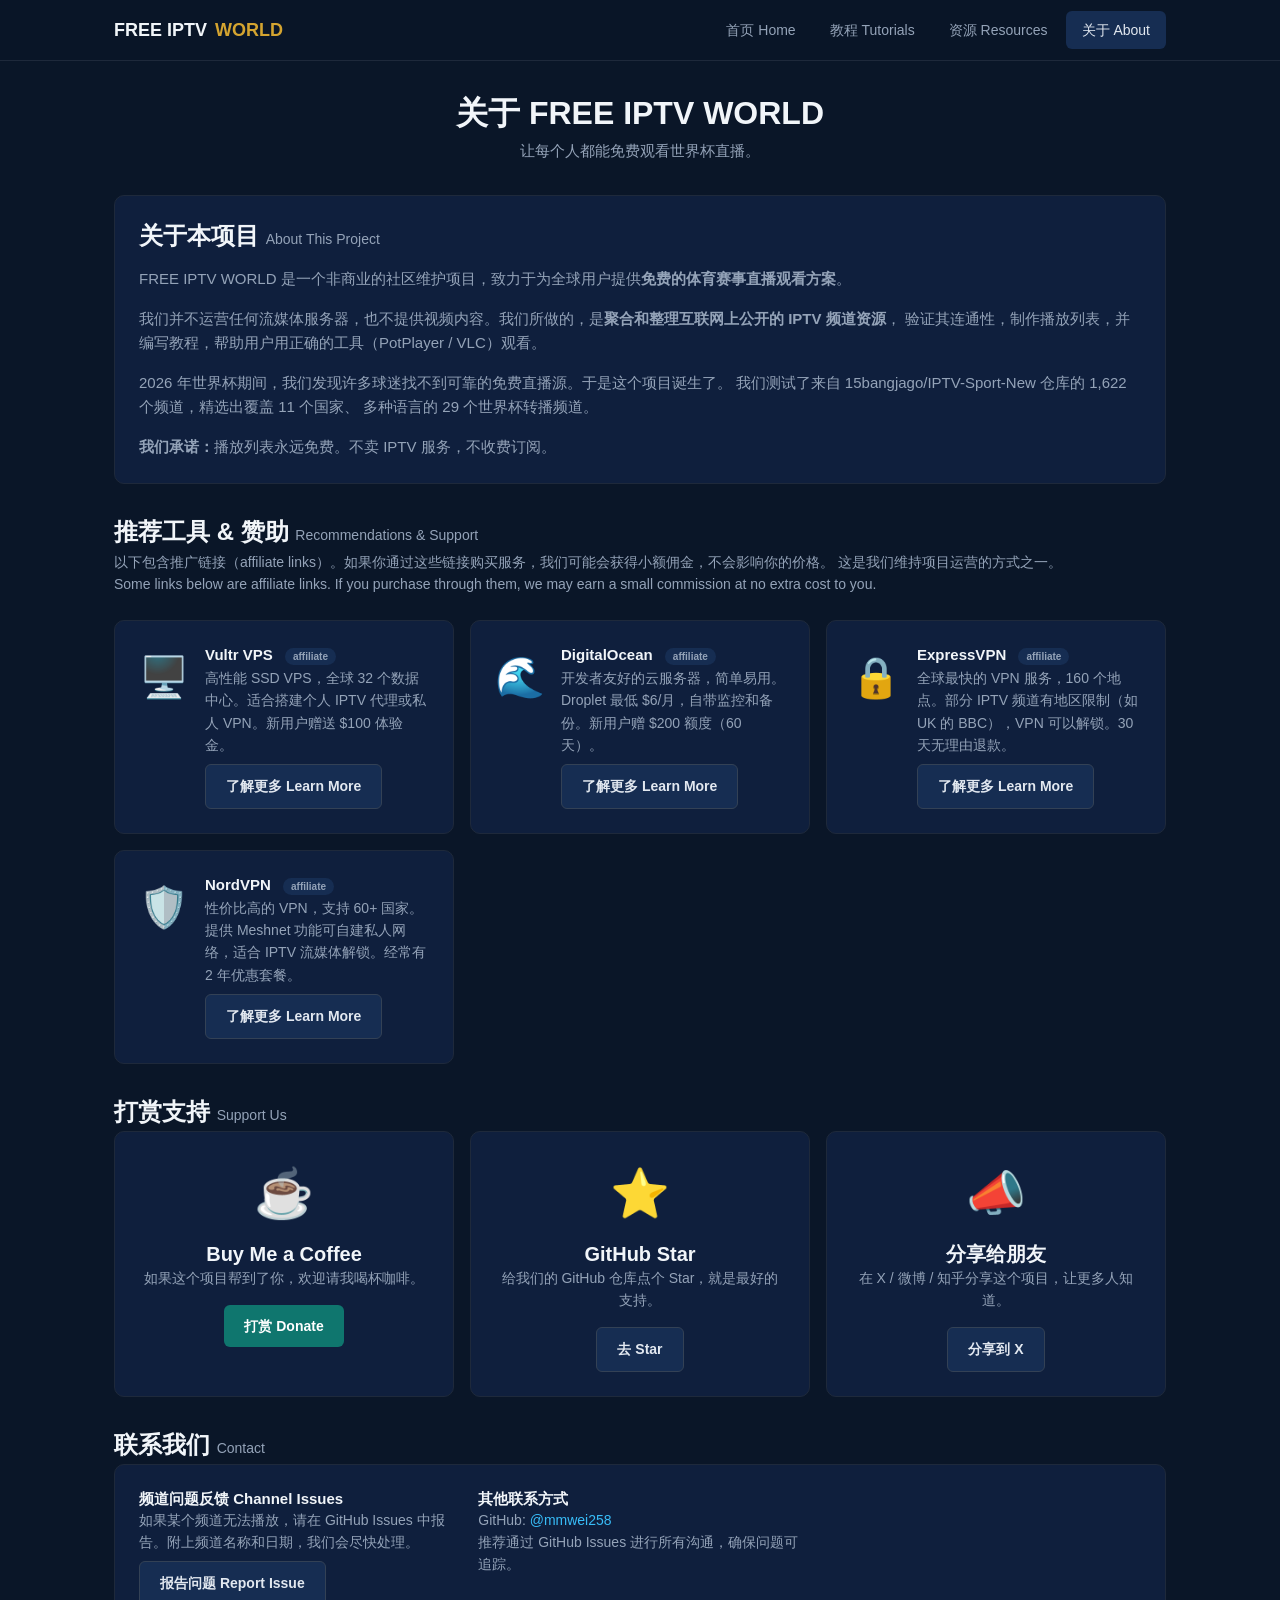
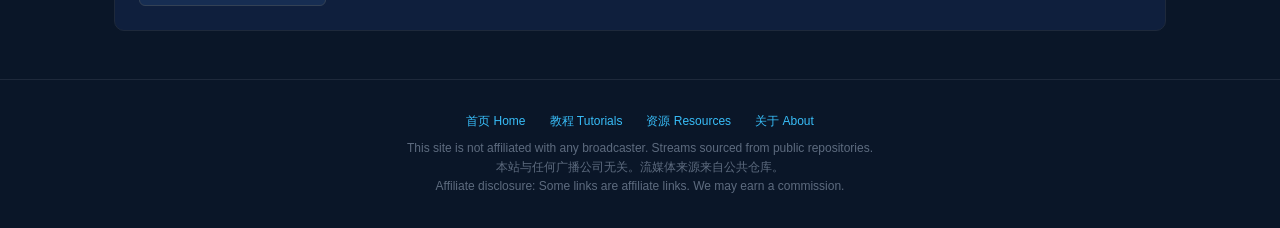
==== about.html @ ffceac33 "Fix encoding: restore files from original commit" ====
<!DOCTYPE html>
<html lang="zh-CN">
<head>
<meta charset="UTF-8">
<meta name="viewport" content="width=device-width, initial-scale=1.0">
<title>关于我们 — About FREE IPTV WORLD</title>
<meta name="description" content="关于 FREE IPTV WORLD 项目——2026世界杯免费IPTV直播导航站。关于本项目、推荐VPS/VPN工具、赞助方式。About the project, recommended tools, affiliate links.">
<meta name="keywords" content="免费IPTV,关于,世界杯直播,VPS推荐,VPN推荐,赞助">
<link rel="canonical" href="https://mmwei258.github.io/about.html">
<link rel="alternate" hreflang="en" href="https://mmwei258.github.io/about.html">
<link rel="alternate" hreflang="zh-CN" href="https://mmwei258.github.io/about.html">
<meta property="og:title" content="关于我们 — About FREE IPTV WORLD">
<meta property="og:description" content="关于本项目、推荐VPS/VPN工具、赞助方式。About the project, recommended tools, affiliate links.">
<meta property="og:url" content="https://mmwei258.github.io/about.html">
<meta property="og:type" content="website">
<link rel="stylesheet" href="css/style.css">
</head>
<body>

<header class="site-header">
  <div class="header-inner">
    <a href="index.html" class="site-logo">FREE IPTV <span>WORLD</span></a>
    <input type="checkbox" id="nav-toggle" class="nav-toggle">
    <label for="nav-toggle" class="nav-toggle-label">&#9776;</label>
    <nav class="nav-menu">
      <a href="index.html">首页 Home</a>
      <a href="tutorials.html">教程 Tutorials</a>
      <a href="resources.html">资源 Resources</a>
      <a href="about.html" class="active">关于 About</a>
    </nav>
  </div>
</header>

<main class="container">

  <div class="page-header">
    <h1>关于 FREE IPTV WORLD</h1>
    <p>让每个人都能免费观看世界杯直播。</p>
  </div>

  <!-- ====== About ====== -->
  <section class="card-grid">
    <div class="card" style="grid-column:1/-1">
      <h2 style="margin-bottom:var(--space-md)">关于本项目 <span class="lang-en">About This Project</span></h2>
      <p class="text-muted" style="margin-bottom:var(--space-md)">
        FREE IPTV WORLD 是一个非商业的社区维护项目，致力于为全球用户提供<strong>免费的体育赛事直播观看方案</strong>。
      </p>
      <p class="text-muted" style="margin-bottom:var(--space-md)">
        我们并不运营任何流媒体服务器，也不提供视频内容。我们所做的，是<strong>聚合和整理互联网上公开的 IPTV 频道资源</strong>，
        验证其连通性，制作播放列表，并编写教程，帮助用户用正确的工具（PotPlayer / VLC）观看。
      </p>
      <p class="text-muted" style="margin-bottom:var(--space-md)">
        2026 年世界杯期间，我们发现许多球迷找不到可靠的免费直播源。于是这个项目诞生了。
        我们测试了来自 15bangjago/IPTV-Sport-New 仓库的 1,622 个频道，精选出覆盖 11 个国家、
        多种语言的 29 个世界杯转播频道。
      </p>
      <p class="text-muted">
        <strong>我们承诺：</strong>播放列表永远免费。不卖 IPTV 服务，不收费订阅。
      </p>
    </div>
  </section>

  <!-- ====== Supported By ====== -->
  <section class="mt-xl">
    <h2 class="section-title">推荐工具 &amp; 赞助 <span class="lang-en">Recommendations &amp; Support</span></h2>
    <p class="section-subtitle">
      以下包含推广链接（affiliate links）。如果你通过这些链接购买服务，我们可能会获得小额佣金，不会影响你的价格。
      这是我们维持项目运营的方式之一。
      <br><span class="lang-en">Some links below are affiliate links. If you purchase through them, we may earn a small commission at no extra cost to you.</span>
    </p>

    <div class="card-grid">
      <!-- Vultr -->
      <div class="affiliate-card">
        <div class="aff-logo">🖥️</div>
        <div class="aff-body">
          <h4>Vultr VPS <span class="aff-badge">affiliate</span></h4>
          <p>高性能 SSD VPS，全球 32 个数据中心。适合搭建个人 IPTV 代理或私人 VPN。新用户赠送 $100 体验金。</p>
          <a href="https://www.vultr.com/?ref=mmwei258" class="btn btn-secondary">了解更多 Learn More</a>
        </div>
      </div>

      <!-- DigitalOcean -->
      <div class="affiliate-card">
        <div class="aff-logo">🌊</div>
        <div class="aff-body">
          <h4>DigitalOcean <span class="aff-badge">affiliate</span></h4>
          <p>开发者友好的云服务器，简单易用。Droplet 最低 $6/月，自带监控和备份。新用户赠 $200 额度（60 天）。</p>
          <a href="https://www.digitalocean.com/?refcode=mmwei258" class="btn btn-secondary">了解更多 Learn More</a>
        </div>
      </div>

      <!-- ExpressVPN -->
      <div class="affiliate-card">
        <div class="aff-logo">🔒</div>
        <div class="aff-body">
          <h4>ExpressVPN <span class="aff-badge">affiliate</span></h4>
          <p>全球最快的 VPN 服务，160 个地点。部分 IPTV 频道有地区限制（如 UK 的 BBC），VPN 可以解锁。30 天无理由退款。</p>
          <a href="https://www.expressvpn.com/" class="btn btn-secondary">了解更多 Learn More</a>
        </div>
      </div>

      <!-- NordVPN -->
      <div class="affiliate-card">
        <div class="aff-logo">🛡️</div>
        <div class="aff-body">
          <h4>NordVPN <span class="aff-badge">affiliate</span></h4>
          <p>性价比高的 VPN，支持 60+ 国家。提供 Meshnet 功能可自建私人网络，适合 IPTV 流媒体解锁。经常有 2 年优惠套餐。</p>
          <a href="https://nordvpn.com/" class="btn btn-secondary">了解更多 Learn More</a>
        </div>
      </div>
    </div>
  </section>

  <!-- ====== Donate ====== -->
  <section class="mt-xl">
    <h2 class="section-title">打赏支持 <span class="lang-en">Support Us</span></h2>
    <div class="card-grid">
      <div class="card" style="text-align:center">
        <div style="font-size:3rem;margin-bottom:var(--space-sm)">☕</div>
        <h3>Buy Me a Coffee</h3>
        <p class="text-muted text-sm" style="margin-bottom:var(--space-md)">如果这个项目帮到了你，欢迎请我喝杯咖啡。</p>
        <a href="https://www.buymeacoffee.com/" class="btn btn-accent">打赏 Donate</a>
      </div>
      <div class="card" style="text-align:center">
        <div style="font-size:3rem;margin-bottom:var(--space-sm)">⭐</div>
        <h3>GitHub Star</h3>
        <p class="text-muted text-sm" style="margin-bottom:var(--space-md)">给我们的 GitHub 仓库点个 Star，就是最好的支持。</p>
        <a href="https://github.com/mmwei258/mmwei258.github.io" class="btn btn-secondary">去 Star</a>
      </div>
      <div class="card" style="text-align:center">
        <div style="font-size:3rem;margin-bottom:var(--space-sm)">📣</div>
        <h3>分享给朋友</h3>
        <p class="text-muted text-sm" style="margin-bottom:var(--space-md)">在 X / 微博 / 知乎分享这个项目，让更多人知道。</p>
        <a href="https://twitter.com/intent/tweet?text=2026%E4%B8%96%E7%95%8C%E6%9D%AF%E5%85%8D%E8%B4%B9%E7%9B%B4%E6%92%AD%E6%8C%87%E5%8D%97%20https%3A%2F%2Fmmwei258.github.io" class="btn btn-secondary">分享到 X</a>
      </div>
    </div>
  </section>

  <!-- ====== Contact ====== -->
  <section class="mt-xl">
    <h2 class="section-title">联系我们 <span class="lang-en">Contact</span></h2>
    <div class="card">
      <div class="card-grid" style="margin-top:0">
        <div>
          <h4>频道问题反馈 Channel Issues</h4>
          <p class="text-muted text-sm">如果某个频道无法播放，请在 GitHub Issues 中报告。附上频道名称和日期，我们会尽快处理。</p>
          <a href="https://github.com/mmwei258/mmwei258.github.io/issues" class="btn btn-secondary" style="margin-top:var(--space-sm)">报告问题 Report Issue</a>
        </div>
        <div>
          <h4>其他联系方式</h4>
          <p class="text-muted text-sm">
            GitHub: <a href="https://github.com/mmwei258">@mmwei258</a><br>
            推荐通过 GitHub Issues 进行所有沟通，确保问题可追踪。
          </p>
        </div>
      </div>
    </div>
  </section>

</main>

<footer class="site-footer">
  <div class="footer-links">
    <a href="index.html">首页 Home</a>
    <a href="tutorials.html">教程 Tutorials</a>
    <a href="resources.html">资源 Resources</a>
    <a href="about.html">关于 About</a>
  </div>
  <p class="footer-disclaimer">
    This site is not affiliated with any broadcaster. Streams sourced from public repositories.<br>
    本站与任何广播公司无关。流媒体来源来自公共仓库。<br>
    Affiliate disclosure: Some links are affiliate links. We may earn a commission.
  </p>
</footer>

<script src="js/main.js"></script>
</body>
</html>
---- css/style.css ----
/* ===== CSS Custom Properties ===== */
:root {
  --bg-deep: #0a1628;
  --bg-card: #0f1f3d;
  --bg-elevated: #162d52;
  --bg-input: #0f172a;

  --border-subtle: #1e293b;
  --border-default: #334155;
  --border-active: #0f766e;

  --text-primary: #e2e8f0;
  --text-secondary: #94a3b8;
  --text-heading: #f1f5f9;
  --text-accent: #facc15;
  --text-link: #38bdf8;

  --accent-gold: #d4a430;
  --accent-green: #16a34a;
  --accent-red: #ef4444;
  --accent-blue: #3b82f6;
  --accent-teal: #0f766e;
  --accent-purple: #8b5cf6;

  --status-tested: #16a34a;
  --status-hd: #3b82f6;
  --status-fhd: #6366f1;
  --status-hevc: #8b5cf6;
  --status-arabic: #d97706;

  --space-xs: 0.25rem;
  --space-sm: 0.5rem;
  --space-md: 1rem;
  --space-lg: 1.5rem;
  --space-xl: 2rem;
  --space-2xl: 3rem;

  --text-xs: 0.75rem;
  --text-sm: 0.875rem;
  --text-base: 0.9375rem;
  --text-lg: 1.125rem;
  --text-xl: 1.25rem;
  --text-2xl: 1.5rem;
  --text-3xl: 2rem;

  --max-width: 1100px;
  --radius-sm: 6px;
  --radius-md: 10px;
  --radius-lg: 14px;
}

/* ===== Reset & Base ===== */
*, *::before, *::after { box-sizing: border-box; margin: 0; padding: 0; }

html { scroll-behavior: smooth; scroll-padding-top: 70px; }

body {
  background: var(--bg-deep);
  color: var(--text-primary);
  font-family: "Inter", "Segoe UI", "Noto Sans SC", "Microsoft YaHei", -apple-system, BlinkMacSystemFont, sans-serif;
  font-size: var(--text-base);
  line-height: 1.6;
  -webkit-font-smoothing: antialiased;
}

a { color: var(--text-link); text-decoration: none; transition: color 0.2s; }
a:hover { color: var(--text-accent); }

img { max-width: 100%; height: auto; display: block; }

h1, h2, h3, h4 { color: var(--text-heading); line-height: 1.3; }

h1 { font-size: var(--text-3xl); font-weight: 700; }
h2 { font-size: var(--text-2xl); font-weight: 600; }
h3 { font-size: var(--text-xl); font-weight: 600; }

::selection { background: var(--accent-teal); color: #fff; }

::-webkit-scrollbar { width: 6px; height: 6px; }
::-webkit-scrollbar-track { background: var(--bg-deep); }
::-webkit-scrollbar-thumb { background: var(--border-default); border-radius: 3px; }
::-webkit-scrollbar-thumb:hover { background: #475569; }

/* ===== Layout ===== */
.container { max-width: var(--max-width); margin: 0 auto; padding: 0 var(--space-lg); }

.page-grid {
  display: grid;
  gap: var(--space-xl);
  padding: var(--space-xl) 0;
}
@media (min-width: 768px) {
  .page-grid { grid-template-columns: 1fr 320px; }
}

/* ===== Header & Navigation ===== */
.site-header {
  position: sticky;
  top: 0;
  z-index: 100;
  background: rgba(10, 22, 40, 0.92);
  backdrop-filter: blur(12px);
  border-bottom: 1px solid var(--border-subtle);
}

.header-inner {
  max-width: var(--max-width);
  margin: 0 auto;
  display: flex;
  align-items: center;
  justify-content: space-between;
  padding: 0 var(--space-lg);
  height: 60px;
}

.site-logo {
  font-size: var(--text-lg);
  font-weight: 700;
  color: var(--text-heading);
  display: flex;
  align-items: center;
  gap: var(--space-sm);
}
.site-logo span { color: var(--accent-gold); }

.nav-toggle { display: none; }
.nav-toggle-label { display: none; cursor: pointer; padding: var(--space-sm); }

.nav-menu { display: flex; gap: 2px; }
.nav-menu a {
  color: var(--text-secondary);
  padding: var(--space-sm) var(--space-md);
  border-radius: var(--radius-sm);
  font-size: var(--text-sm);
  font-weight: 500;
  transition: color 0.2s, background 0.2s;
}
.nav-menu a:hover, .nav-menu a.active {
  color: var(--text-primary);
  background: var(--bg-elevated);
}

@media (max-width: 767px) {
  .nav-toggle-label { display: block; }
  .nav-menu {
    display: none;
    position: absolute;
    top: 60px;
    left: 0;
    right: 0;
    background: rgba(10, 22, 40, 0.98);
    backdrop-filter: blur(12px);
    flex-direction: column;
    padding: var(--space-md);
    border-bottom: 1px solid var(--border-subtle);
  }
  .nav-toggle:checked ~ .nav-menu { display: flex; }
}

/* ===== Hero ===== */
.hero {
  background: linear-gradient(135deg, var(--bg-card) 0%, #0d2d1a 40%, #1a2e4a 100%);
  border: 1px solid var(--border-subtle);
  border-radius: var(--radius-lg);
  padding: var(--space-2xl) var(--space-xl);
  text-align: center;
  margin-bottom: var(--space-xl);
}
.hero h1 { font-size: 2.25rem; margin-bottom: var(--space-sm); }
.hero h1 span { color: var(--accent-gold); }
.hero p { color: var(--text-secondary); font-size: var(--text-lg); max-width: 640px; margin: 0 auto var(--space-lg); }
@media (max-width: 767px) {
  .hero { padding: var(--space-xl) var(--space-md); }
  .hero h1 { font-size: var(--text-3xl); }
  .hero p { font-size: var(--text-base); }
}

/* ===== Buttons ===== */
.btn {
  display: inline-flex;
  align-items: center;
  gap: var(--space-sm);
  padding: 0.625rem 1.25rem;
  border-radius: var(--radius-sm);
  font-weight: 600;
  font-size: var(--text-sm);
  cursor: pointer;
  transition: all 0.2s;
  border: none;
  text-decoration: none;
}
.btn-primary { background: var(--accent-gold); color: #0a1628; }
.btn-primary:hover { background: #e5b840; color: #0a1628; }
.btn-secondary { background: var(--bg-elevated); color: var(--text-primary); border: 1px solid var(--border-default); }
.btn-secondary:hover { background: #1e3a5f; color: var(--text-primary); }
.btn-accent { background: var(--accent-teal); color: #fff; }
.btn-accent:hover { background: #14b8a6; color: #fff; }

/* ===== Cards ===== */
.card {
  background: var(--bg-card);
  border: 1px solid var(--border-subtle);
  border-radius: var(--radius-md);
  padding: var(--space-lg);
  transition: border-color 0.2s, transform 0.15s;
}
.card:hover { border-color: var(--border-default); }

.card-grid {
  display: grid;
  grid-template-columns: repeat(auto-fill, minmax(280px, 1fr));
  gap: var(--space-md);
}

/* ===== Steps ===== */
.steps {
  display: grid;
  grid-template-columns: repeat(auto-fit, minmax(200px, 1fr));
  gap: var(--space-md);
  margin: var(--space-xl) 0;
}
.step {
  background: var(--bg-card);
  border: 1px solid var(--border-subtle);
  border-radius: var(--radius-md);
  padding: var(--space-lg);
  text-align: center;
  position: relative;
}
.step-num {
  width: 36px; height: 36px;
  background: var(--accent-teal);
  color: #fff;
  border-radius: 50%;
  display: flex; align-items: center; justify-content: center;
  font-weight: 700; font-size: var(--text-lg);
  margin: 0 auto var(--space-sm);
}
.step h3 { font-size: var(--text-base); margin-bottom: var(--space-xs); }
.step p { color: var(--text-secondary); font-size: var(--text-sm); }

/* ===== Badges ===== */
.badge {
  display: inline-flex;
  align-items: center;
  gap: 3px;
  padding: 0.15rem 0.5rem;
  border-radius: 9999px;
  font-size: var(--text-xs);
  font-weight: 600;
  white-space: nowrap;
}
.badge-tested { background: rgba(22,163,74,0.15); color: var(--status-tested); border: 1px solid rgba(22,163,74,0.3); }
.badge-hd { background: rgba(59,130,246,0.15); color: var(--status-hd); border: 1px solid rgba(59,130,246,0.3); }
.badge-fhd { background: rgba(99,102,241,0.15); color: var(--status-fhd); border: 1px solid rgba(99,102,241,0.3); }
.badge-hevc { background: rgba(139,92,246,0.15); color: var(--status-hevc); border: 1px solid rgba(139,92,246,0.3); }
.badge-arabic { background: rgba(217,119,6,0.15); color: var(--status-arabic); border: 1px solid rgba(217,119,6,0.3); }
.badge-live { background: rgba(239,68,68,0.15); color: var(--accent-red); border: 1px solid rgba(239,68,68,0.3); animation: pulse 2s infinite; }
@keyframes pulse { 0%,100% { opacity:1; } 50% { opacity:0.6; } }

/* ===== Stats Bar ===== */
.stats-bar {
  display: grid;
  grid-template-columns: repeat(auto-fit, minmax(140px, 1fr));
  gap: var(--space-sm);
  margin: var(--space-xl) 0;
}
.stat-item {
  background: var(--bg-card);
  border: 1px solid var(--border-subtle);
  border-radius: var(--radius-md);
  padding: var(--space-md);
  text-align: center;
}
.stat-value { font-size: var(--text-2xl); font-weight: 700; color: var(--accent-gold); }
.stat-label { font-size: var(--text-xs); color: var(--text-secondary); margin-top: 2px; }

/* ===== Sidebar ===== */
.sidebar { display: flex; flex-direction: column; gap: var(--space-md); }
.sidebar-card {
  background: var(--bg-card);
  border: 1px solid var(--border-subtle);
  border-radius: var(--radius-md);
  padding: var(--space-lg);
}
.sidebar-card h3 {
  font-size: var(--text-sm);
  font-weight: 600;
  color: var(--text-heading);
  margin-bottom: var(--space-sm);
  padding-bottom: var(--space-sm);
  border-bottom: 1px solid var(--border-subtle);
}
.sidebar-card ul { list-style: none; }
.sidebar-card li {
  padding: var(--space-sm) 0;
  border-bottom: 1px solid var(--border-subtle);
  font-size: var(--text-sm);
  color: var(--text-secondary);
}
.sidebar-card li:last-child { border-bottom: none; }
.sidebar-card li time { font-size: var(--text-xs); color: var(--text-secondary); opacity: 0.7; }

/* ===== Country Grid (Home) ===== */
.country-grid {
  display: grid;
  grid-template-columns: repeat(auto-fill, minmax(140px, 1fr));
  gap: var(--space-sm);
}
.country-card {
  background: var(--bg-card);
  border: 1px solid var(--border-subtle);
  border-radius: var(--radius-sm);
  padding: var(--space-md);
  text-align: center;
  transition: border-color 0.2s;
}
.country-card:hover { border-color: var(--border-active); }
.country-flag { font-size: 2rem; margin-bottom: var(--space-xs); }
.country-name { font-size: var(--text-sm); font-weight: 600; color: var(--text-heading); }
.country-count { font-size: var(--text-xs); color: var(--text-secondary); }

/* ===== Channel Table (Resources) ===== */
.channel-table { width: 100%; border-collapse: collapse; font-size: var(--text-sm); }
.channel-table thead { background: var(--bg-input); }
.channel-table th {
  padding: var(--space-sm) var(--space-md);
  text-align: left;
  font-weight: 600;
  color: var(--text-secondary);
  font-size: var(--text-xs);
  text-transform: uppercase;
  letter-spacing: 0.05em;
  border-bottom: 1px solid var(--border-default);
}
.channel-table td {
  padding: var(--space-sm) var(--space-md);
  border-bottom: 1px solid var(--border-subtle);
  vertical-align: middle;
}
.channel-table tr:hover td { background: rgba(255,255,255,0.02); }
.chan-name { font-weight: 500; color: var(--text-heading); }
.chan-country { color: var(--text-secondary); }
.chan-group {
  background: rgba(15,118,110,0.1);
  color: var(--accent-teal);
  font-weight: 700;
  font-size: var(--text-xs);
  text-transform: uppercase;
  letter-spacing: 0.05em;
}
.chan-group td { padding-top: var(--space-md); padding-bottom: 4px; border-bottom: none; }

@media (max-width: 767px) {
  .channel-table thead { display: none; }
  .channel-table tr { display: block; margin-bottom: var(--space-sm); border: 1px solid var(--border-subtle); border-radius: var(--radius-sm); }
  .channel-table td { display: block; text-align: right; padding: var(--space-xs) var(--space-sm); }
  .channel-table td::before { content: attr(data-label); float: left; font-weight: 600; color: var(--text-secondary); }
  .chan-group td { text-align: left; }
}

/* ===== Download Cards ===== */
.dl-grid {
  display: grid;
  grid-template-columns: repeat(auto-fill, minmax(250px, 1fr));
  gap: var(--space-md);
}
.dl-card {
  background: var(--bg-card);
  border: 1px solid var(--border-subtle);
  border-radius: var(--radius-md);
  padding: var(--space-lg);
  display: flex;
  flex-direction: column;
  gap: var(--space-sm);
}
.dl-icon { font-size: 2rem; }
.dl-filename { font-weight: 600; color: var(--text-heading); word-break: break-all; }
.dl-meta { display: flex; gap: var(--space-sm); flex-wrap: wrap; }
.dl-desc { font-size: var(--text-sm); color: var(--text-secondary); flex: 1; }
.dl-actions { display: flex; gap: var(--space-sm); }

/* ===== Tabs (Tutorials) ===== */
.tabs { display: flex; gap: 2px; margin-bottom: var(--space-lg); border-bottom: 1px solid var(--border-subtle); }
.tab-btn {
  padding: var(--space-sm) var(--space-lg);
  background: none;
  border: none;
  color: var(--text-secondary);
  font-size: var(--text-sm);
  font-weight: 500;
  cursor: pointer;
  border-bottom: 2px solid transparent;
  transition: color 0.2s, border-color 0.2s;
  font-family: inherit;
}
.tab-btn:hover { color: var(--text-primary); }
.tab-btn.active { color: var(--accent-teal); border-bottom-color: var(--accent-teal); }

.tab-panel { display: none; }
.tab-panel.active { display: block; }

/* ===== Tutorial Steps ===== */
.tutorial-step {
  display: flex;
  gap: var(--space-lg);
  padding: var(--space-lg) 0;
  border-bottom: 1px solid var(--border-subtle);
}
.tutorial-step:last-child { border-bottom: none; }
.tut-num {
  flex-shrink: 0;
  width: 40px; height: 40px;
  background: var(--bg-elevated);
  border: 2px solid var(--border-default);
  border-radius: 50%;
  display: flex; align-items: center; justify-content: center;
  font-weight: 700; color: var(--accent-teal);
}
.tut-body { flex: 1; }
.tut-body h4 { font-size: var(--text-base); margin-bottom: var(--space-xs); }
.tut-body p { color: var(--text-secondary); font-size: var(--text-sm); margin-bottom: var(--space-sm); }
.tut-screenshot {
  background: var(--bg-input);
  border: 1px solid var(--border-subtle);
  border-radius: var(--radius-sm);
  aspect-ratio: 16/9;
  display: flex; align-items: center; justify-content: center;
  color: var(--text-secondary);
  font-size: var(--text-sm);
}
@media (max-width: 767px) {
  .tutorial-step { flex-direction: column; gap: var(--space-sm); }
}

/* ===== FAQ Accordion ===== */
.faq { margin-top: var(--space-xl); }
.faq-item {
  border: 1px solid var(--border-subtle);
  border-radius: var(--radius-sm);
  margin-bottom: var(--space-sm);
  overflow: hidden;
}
.faq-q {
  background: var(--bg-card);
  padding: var(--space-md);
  cursor: pointer;
  font-weight: 600;
  display: flex; justify-content: space-between; align-items: center;
  color: var(--text-heading);
}
.faq-q::after { content: "+"; font-size: var(--text-lg); color: var(--text-secondary); }
.faq-item.open .faq-q::after { content: "\2212"; }
.faq-a {
  display: none;
  padding: 0 var(--space-md) var(--space-md);
  color: var(--text-secondary);
  font-size: var(--text-sm);
}
.faq-item.open .faq-a { display: block; }

/* ===== Section Headers ===== */
.section-title {
  font-size: var(--text-2xl);
  margin-bottom: var(--space-xs);
}
.section-subtitle {
  color: var(--text-secondary);
  font-size: var(--text-sm);
  margin-bottom: var(--space-lg);
}

/* ===== Footer ===== */
.site-footer {
  border-top: 1px solid var(--border-subtle);
  padding: var(--space-xl) var(--space-lg);
  margin-top: var(--space-2xl);
  text-align: center;
  color: var(--text-secondary);
  font-size: var(--text-xs);
}
.footer-links { display: flex; gap: var(--space-lg); justify-content: center; margin-bottom: var(--space-sm); flex-wrap: wrap; }
.footer-disclaimer { max-width: 600px; margin: 0 auto; opacity: 0.6; }

/* ===== Affiliate Cards ===== */
.affiliate-card {
  background: var(--bg-card);
  border: 1px solid var(--border-subtle);
  border-radius: var(--radius-md);
  padding: var(--space-lg);
  display: flex;
  gap: var(--space-md);
  align-items: flex-start;
}
.affiliate-card:hover { border-color: var(--border-active); }
.aff-logo { font-size: 2.5rem; flex-shrink: 0; }
.aff-body { flex: 1; }
.aff-body h4 { font-size: var(--text-base); margin-bottom: 2px; }
.aff-body p { font-size: var(--text-sm); color: var(--text-secondary); margin-bottom: var(--space-sm); }
.aff-badge {
  display: inline-block;
  font-size: 10px;
  background: var(--bg-elevated);
  color: var(--text-secondary);
  padding: 2px 8px;
  border-radius: 9999px;
  margin-left: var(--space-sm);
}

/* ===== Page header (non-home) ===== */
.page-header {
  text-align: center;
  padding: var(--space-xl) 0;
}
.page-header h1 { margin-bottom: var(--space-xs); }
.page-header p { color: var(--text-secondary); }

/* ===== Utility ===== */
.text-gold { color: var(--accent-gold); }
.text-teal { color: var(--accent-teal); }
.text-muted { color: var(--text-secondary); }
.text-sm { font-size: var(--text-sm); }
.mt-lg { margin-top: var(--space-lg); }
.mt-xl { margin-top: var(--space-xl); }
.mb-lg { margin-bottom: var(--space-lg); }
.sr-only { position: absolute; width: 1px; height: 1px; padding: 0; margin: -1px; overflow: hidden; clip: rect(0,0,0,0); border: 0; }

.flag { font-size: 1.25rem; line-height: 1; }
.lang-en { font-size: var(--text-sm); color: var(--text-secondary); font-weight: 400; }
.lang-zh { font-weight: 500; }
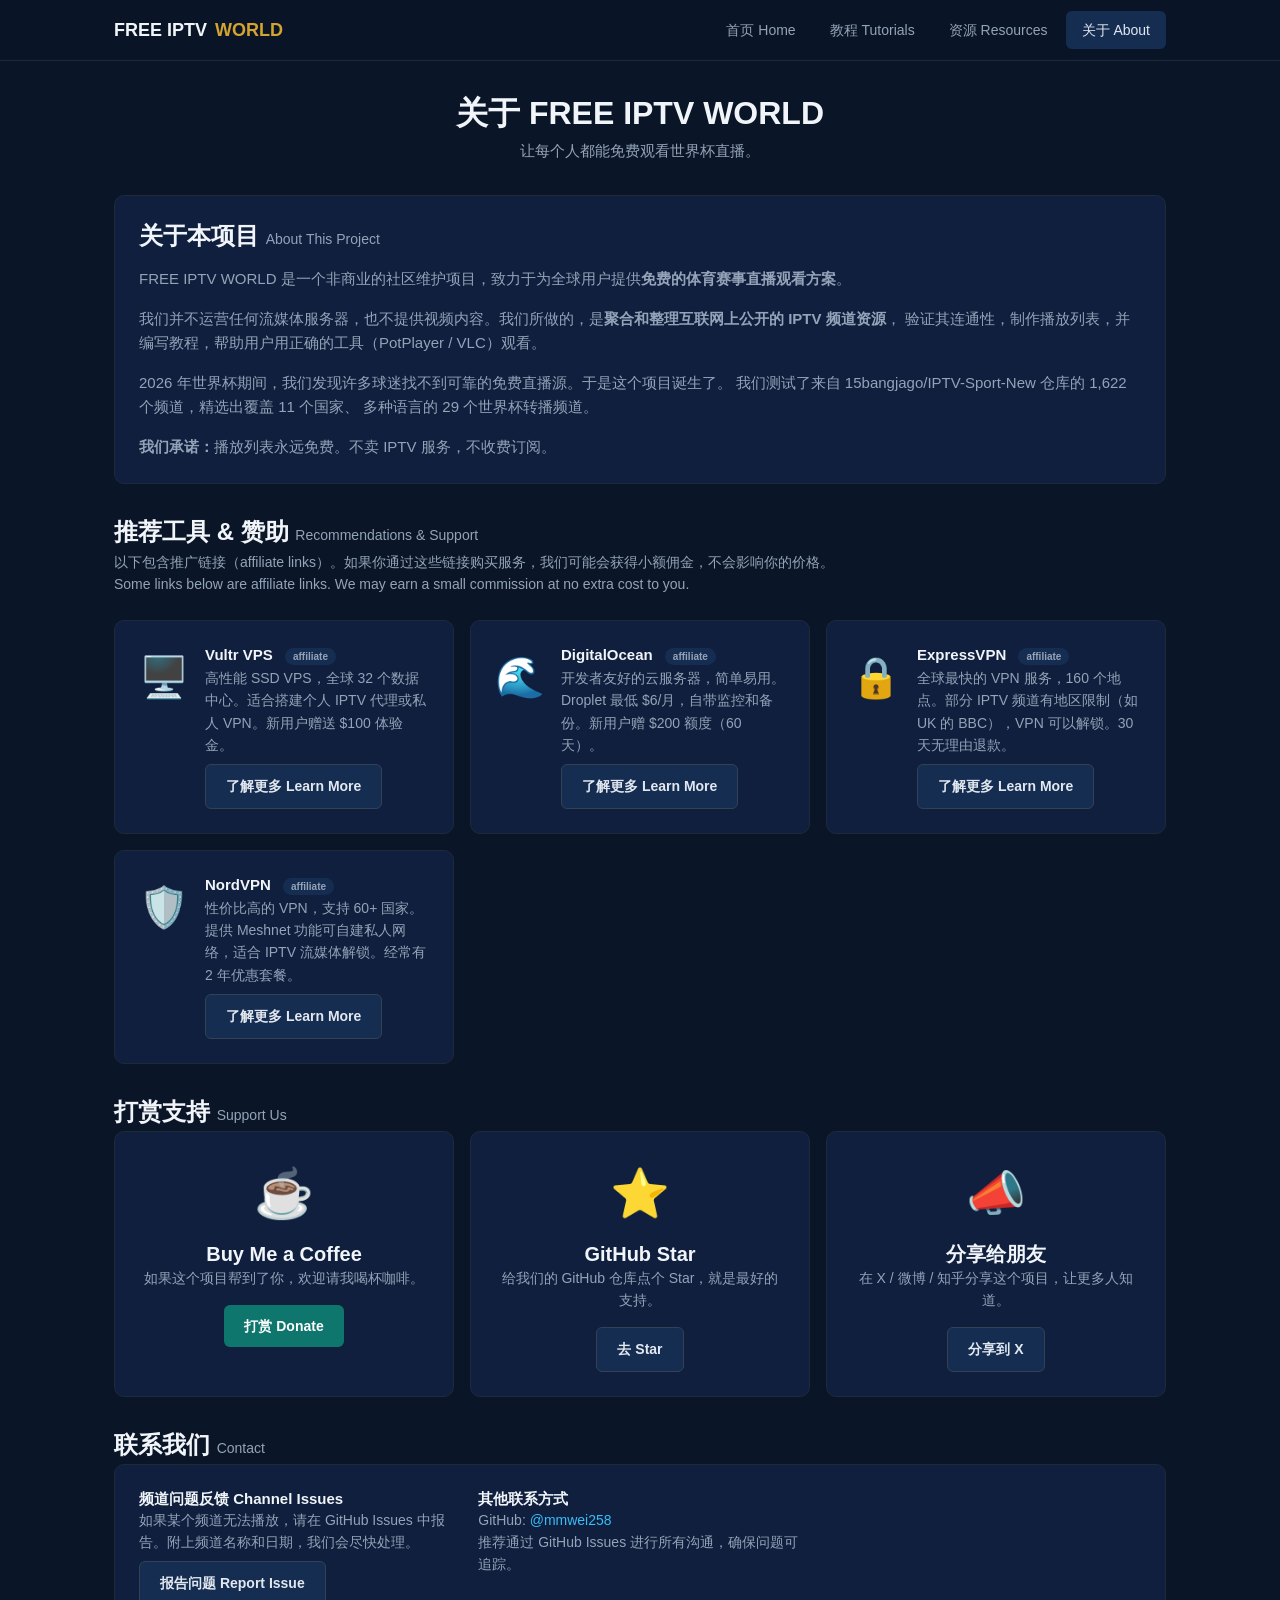
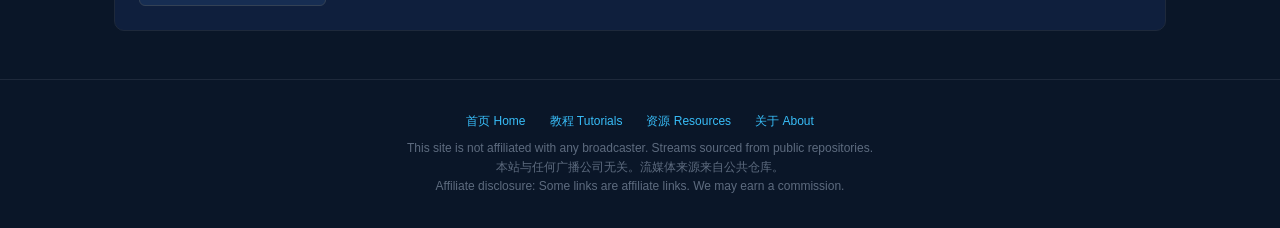
==== commit 2921ba1d: "Fix encoding: restore from live site" ====
--- a/about.html
+++ b/about.html
@@ -1,179 +1 @@
-<!DOCTYPE html>
-<html lang="zh-CN">
-<head>
-<meta charset="UTF-8">
-<meta name="viewport" content="width=device-width, initial-scale=1.0">
-<title>关于我们 — About FREE IPTV WORLD</title>
-<meta name="description" content="关于 FREE IPTV WORLD 项目——2026世界杯免费IPTV直播导航站。关于本项目、推荐VPS/VPN工具、赞助方式。About the project, recommended tools, affiliate links.">
-<meta name="keywords" content="免费IPTV,关于,世界杯直播,VPS推荐,VPN推荐,赞助">
-<link rel="canonical" href="https://mmwei258.github.io/about.html">
-<link rel="alternate" hreflang="en" href="https://mmwei258.github.io/about.html">
-<link rel="alternate" hreflang="zh-CN" href="https://mmwei258.github.io/about.html">
-<meta property="og:title" content="关于我们 — About FREE IPTV WORLD">
-<meta property="og:description" content="关于本项目、推荐VPS/VPN工具、赞助方式。About the project, recommended tools, affiliate links.">
-<meta property="og:url" content="https://mmwei258.github.io/about.html">
-<meta property="og:type" content="website">
-<link rel="stylesheet" href="css/style.css">
-</head>
-<body>
-
-<header class="site-header">
-  <div class="header-inner">
-    <a href="index.html" class="site-logo">FREE IPTV <span>WORLD</span></a>
-    <input type="checkbox" id="nav-toggle" class="nav-toggle">
-    <label for="nav-toggle" class="nav-toggle-label">&#9776;</label>
-    <nav class="nav-menu">
-      <a href="index.html">首页 Home</a>
-      <a href="tutorials.html">教程 Tutorials</a>
-      <a href="resources.html">资源 Resources</a>
-      <a href="about.html" class="active">关于 About</a>
-    </nav>
-  </div>
-</header>
-
-<main class="container">
-
-  <div class="page-header">
-    <h1>关于 FREE IPTV WORLD</h1>
-    <p>让每个人都能免费观看世界杯直播。</p>
-  </div>
-
-  <!-- ====== About ====== -->
-  <section class="card-grid">
-    <div class="card" style="grid-column:1/-1">
-      <h2 style="margin-bottom:var(--space-md)">关于本项目 <span class="lang-en">About This Project</span></h2>
-      <p class="text-muted" style="margin-bottom:var(--space-md)">
-        FREE IPTV WORLD 是一个非商业的社区维护项目，致力于为全球用户提供<strong>免费的体育赛事直播观看方案</strong>。
-      </p>
-      <p class="text-muted" style="margin-bottom:var(--space-md)">
-        我们并不运营任何流媒体服务器，也不提供视频内容。我们所做的，是<strong>聚合和整理互联网上公开的 IPTV 频道资源</strong>，
-        验证其连通性，制作播放列表，并编写教程，帮助用户用正确的工具（PotPlayer / VLC）观看。
-      </p>
-      <p class="text-muted" style="margin-bottom:var(--space-md)">
-        2026 年世界杯期间，我们发现许多球迷找不到可靠的免费直播源。于是这个项目诞生了。
-        我们测试了来自 15bangjago/IPTV-Sport-New 仓库的 1,622 个频道，精选出覆盖 11 个国家、
-        多种语言的 29 个世界杯转播频道。
-      </p>
-      <p class="text-muted">
-        <strong>我们承诺：</strong>播放列表永远免费。不卖 IPTV 服务，不收费订阅。
-      </p>
-    </div>
-  </section>
-
-  <!-- ====== Supported By ====== -->
-  <section class="mt-xl">
-    <h2 class="section-title">推荐工具 &amp; 赞助 <span class="lang-en">Recommendations &amp; Support</span></h2>
-    <p class="section-subtitle">
-      以下包含推广链接（affiliate links）。如果你通过这些链接购买服务，我们可能会获得小额佣金，不会影响你的价格。
-      这是我们维持项目运营的方式之一。
-      <br><span class="lang-en">Some links below are affiliate links. If you purchase through them, we may earn a small commission at no extra cost to you.</span>
-    </p>
-
-    <div class="card-grid">
-      <!-- Vultr -->
-      <div class="affiliate-card">
-        <div class="aff-logo">🖥️</div>
-        <div class="aff-body">
-          <h4>Vultr VPS <span class="aff-badge">affiliate</span></h4>
-          <p>高性能 SSD VPS，全球 32 个数据中心。适合搭建个人 IPTV 代理或私人 VPN。新用户赠送 $100 体验金。</p>
-          <a href="https://www.vultr.com/?ref=mmwei258" class="btn btn-secondary">了解更多 Learn More</a>
-        </div>
-      </div>
-
-      <!-- DigitalOcean -->
-      <div class="affiliate-card">
-        <div class="aff-logo">🌊</div>
-        <div class="aff-body">
-          <h4>DigitalOcean <span class="aff-badge">affiliate</span></h4>
-          <p>开发者友好的云服务器，简单易用。Droplet 最低 $6/月，自带监控和备份。新用户赠 $200 额度（60 天）。</p>
-          <a href="https://www.digitalocean.com/?refcode=mmwei258" class="btn btn-secondary">了解更多 Learn More</a>
-        </div>
-      </div>
-
-      <!-- ExpressVPN -->
-      <div class="affiliate-card">
-        <div class="aff-logo">🔒</div>
-        <div class="aff-body">
-          <h4>ExpressVPN <span class="aff-badge">affiliate</span></h4>
-          <p>全球最快的 VPN 服务，160 个地点。部分 IPTV 频道有地区限制（如 UK 的 BBC），VPN 可以解锁。30 天无理由退款。</p>
-          <a href="https://www.expressvpn.com/" class="btn btn-secondary">了解更多 Learn More</a>
-        </div>
-      </div>
-
-      <!-- NordVPN -->
-      <div class="affiliate-card">
-        <div class="aff-logo">🛡️</div>
-        <div class="aff-body">
-          <h4>NordVPN <span class="aff-badge">affiliate</span></h4>
-          <p>性价比高的 VPN，支持 60+ 国家。提供 Meshnet 功能可自建私人网络，适合 IPTV 流媒体解锁。经常有 2 年优惠套餐。</p>
-          <a href="https://nordvpn.com/" class="btn btn-secondary">了解更多 Learn More</a>
-        </div>
-      </div>
-    </div>
-  </section>
-
-  <!-- ====== Donate ====== -->
-  <section class="mt-xl">
-    <h2 class="section-title">打赏支持 <span class="lang-en">Support Us</span></h2>
-    <div class="card-grid">
-      <div class="card" style="text-align:center">
-        <div style="font-size:3rem;margin-bottom:var(--space-sm)">☕</div>
-        <h3>Buy Me a Coffee</h3>
-        <p class="text-muted text-sm" style="margin-bottom:var(--space-md)">如果这个项目帮到了你，欢迎请我喝杯咖啡。</p>
-        <a href="https://www.buymeacoffee.com/" class="btn btn-accent">打赏 Donate</a>
-      </div>
-      <div class="card" style="text-align:center">
-        <div style="font-size:3rem;margin-bottom:var(--space-sm)">⭐</div>
-        <h3>GitHub Star</h3>
-        <p class="text-muted text-sm" style="margin-bottom:var(--space-md)">给我们的 GitHub 仓库点个 Star，就是最好的支持。</p>
-        <a href="https://github.com/mmwei258/mmwei258.github.io" class="btn btn-secondary">去 Star</a>
-      </div>
-      <div class="card" style="text-align:center">
-        <div style="font-size:3rem;margin-bottom:var(--space-sm)">📣</div>
-        <h3>分享给朋友</h3>
-        <p class="text-muted text-sm" style="margin-bottom:var(--space-md)">在 X / 微博 / 知乎分享这个项目，让更多人知道。</p>
-        <a href="https://twitter.com/intent/tweet?text=2026%E4%B8%96%E7%95%8C%E6%9D%AF%E5%85%8D%E8%B4%B9%E7%9B%B4%E6%92%AD%E6%8C%87%E5%8D%97%20https%3A%2F%2Fmmwei258.github.io" class="btn btn-secondary">分享到 X</a>
-      </div>
-    </div>
-  </section>
-
-  <!-- ====== Contact ====== -->
-  <section class="mt-xl">
-    <h2 class="section-title">联系我们 <span class="lang-en">Contact</span></h2>
-    <div class="card">
-      <div class="card-grid" style="margin-top:0">
-        <div>
-          <h4>频道问题反馈 Channel Issues</h4>
-          <p class="text-muted text-sm">如果某个频道无法播放，请在 GitHub Issues 中报告。附上频道名称和日期，我们会尽快处理。</p>
-          <a href="https://github.com/mmwei258/mmwei258.github.io/issues" class="btn btn-secondary" style="margin-top:var(--space-sm)">报告问题 Report Issue</a>
-        </div>
-        <div>
-          <h4>其他联系方式</h4>
-          <p class="text-muted text-sm">
-            GitHub: <a href="https://github.com/mmwei258">@mmwei258</a><br>
-            推荐通过 GitHub Issues 进行所有沟通，确保问题可追踪。
-          </p>
-        </div>
-      </div>
-    </div>
-  </section>
-
-</main>
-
-<footer class="site-footer">
-  <div class="footer-links">
-    <a href="index.html">首页 Home</a>
-    <a href="tutorials.html">教程 Tutorials</a>
-    <a href="resources.html">资源 Resources</a>
-    <a href="about.html">关于 About</a>
-  </div>
-  <p class="footer-disclaimer">
-    This site is not affiliated with any broadcaster. Streams sourced from public repositories.<br>
-    本站与任何广播公司无关。流媒体来源来自公共仓库。<br>
-    Affiliate disclosure: Some links are affiliate links. We may earn a commission.
-  </p>
-</footer>
-
-<script src="js/main.js"></script>
-</body>
-</html>
+<!DOCTYPE html> <html lang="zh-CN"> <head> <meta charset="UTF-8"> <meta name="viewport" content="width=device-width, initial-scale=1.0"> <title>关于我们 — About FREE IPTV WORLD</title> <meta name="description" content="关于 FREE IPTV WORLD 项目——2026世界杯免费IPTV直播导航站。关于本项目、推荐VPS/VPN工具、赞助方式。About the project, recommended tools, affiliate links."> <meta name="keywords" content="免费IPTV,关于,世界杯直播,VPS推荐,VPN推荐,赞助"> <link rel="canonical" href="https://mmwei258.github.io/about.html"> <link rel="alternate" hreflang="en" href="https://mmwei258.github.io/about.html"> <link rel="alternate" hreflang="zh-CN" href="https://mmwei258.github.io/about.html"> <meta property="og:title" content="关于我们 — About FREE IPTV WORLD"> <meta property="og:description" content="关于本项目、推荐VPS/VPN工具、赞助方式。About the project, recommended tools, affiliate links."> <meta property="og:url" content="https://mmwei258.github.io/about.html"> <meta property="og:type" content="website"> <link rel="stylesheet" href="css/style.css"> </head> <body>  <header class="site-header">   <div class="header-inner">     <a href="index.html" class="site-logo">FREE IPTV <span>WORLD</span></a>     <input type="checkbox" id="nav-toggle" class="nav-toggle">     <label for="nav-toggle" class="nav-toggle-label">&#9776;</label>     <nav class="nav-menu">       <a href="index.html">首页 Home</a>       <a href="tutorials.html">教程 Tutorials</a>       <a href="resources.html">资源 Resources</a>       <a href="about.html" class="active">关于 About</a>     </nav>   </div> </header>  <main class="container">    <div class="page-header">     <h1>关于 FREE IPTV WORLD</h1>     <p>让每个人都能免费观看世界杯直播。</p>   </div>    <section class="card-grid">     <div class="card" style="grid-column:1/-1">       <h2 style="margin-bottom:var(--space-md)">关于本项目 <span class="lang-en">About This Project</span></h2>       <p class="text-muted" style="margin-bottom:var(--space-md)">         FREE IPTV WORLD 是一个非商业的社区维护项目，致力于为全球用户提供<strong>免费的体育赛事直播观看方案</strong>。       </p>       <p class="text-muted" style="margin-bottom:var(--space-md)">         我们并不运营任何流媒体服务器，也不提供视频内容。我们所做的，是<strong>聚合和整理互联网上公开的 IPTV 频道资源</strong>，         验证其连通性，制作播放列表，并编写教程，帮助用户用正确的工具（PotPlayer / VLC）观看。       </p>       <p class="text-muted" style="margin-bottom:var(--space-md)">         2026 年世界杯期间，我们发现许多球迷找不到可靠的免费直播源。于是这个项目诞生了。         我们测试了来自 15bangjago/IPTV-Sport-New 仓库的 1,622 个频道，精选出覆盖 11 个国家、         多种语言的 29 个世界杯转播频道。       </p>       <p class="text-muted">         <strong>我们承诺：</strong>播放列表永远免费。不卖 IPTV 服务，不收费订阅。       </p>     </div>   </section>    <!-- ====== Affiliate ====== -->   <section class="mt-xl">     <h2 class="section-title">推荐工具 &amp; 赞助 <span class="lang-en">Recommendations &amp; Support</span></h2>     <p class="section-subtitle">       以下包含推广链接（affiliate links）。如果你通过这些链接购买服务，我们可能会获得小额佣金，不会影响你的价格。       <br><span class="lang-en">Some links below are affiliate links. We may earn a small commission at no extra cost to you.</span>     </p>      <div class="card-grid">       <div class="affiliate-card">         <div class="aff-logo">🖥️</div>         <div class="aff-body">           <h4>Vultr VPS <span class="aff-badge">affiliate</span></h4>           <p>高性能 SSD VPS，全球 32 个数据中心。适合搭建个人 IPTV 代理或私人 VPN。新用户赠送 $100 体验金。</p>           <a href="https://www.vultr.com/?ref=mmwei258" target="_blank" rel="nofollow sponsored" class="btn btn-secondary">了解更多 Learn More</a>         </div>       </div>        <div class="affiliate-card">         <div class="aff-logo">🌊</div>         <div class="aff-body">           <h4>DigitalOcean <span class="aff-badge">affiliate</span></h4>           <p>开发者友好的云服务器，简单易用。Droplet 最低 $6/月，自带监控和备份。新用户赠 $200 额度（60 天）。</p>           <a href="https://www.digitalocean.com/?refcode=mmwei258" target="_blank" rel="nofollow sponsored" class="btn btn-secondary">了解更多 Learn More</a>         </div>       </div>        <div class="affiliate-card">         <div class="aff-logo">🔒</div>         <div class="aff-body">           <h4>ExpressVPN <span class="aff-badge">affiliate</span></h4>           <p>全球最快的 VPN 服务，160 个地点。部分 IPTV 频道有地区限制（如 UK 的 BBC），VPN 可以解锁。30 天无理由退款。</p>           <a href="https://www.expressvpn.com/" target="_blank" rel="nofollow sponsored" class="btn btn-secondary">了解更多 Learn More</a>         </div>       </div>        <div class="affiliate-card">         <div class="aff-logo">🛡️</div>         <div class="aff-body">           <h4>NordVPN <span class="aff-badge">affiliate</span></h4>           <p>性价比高的 VPN，支持 60+ 国家。提供 Meshnet 功能可自建私人网络，适合 IPTV 流媒体解锁。经常有 2 年优惠套餐。</p>           <a href="https://nordvpn.com/" target="_blank" rel="nofollow sponsored" class="btn btn-secondary">了解更多 Learn More</a>         </div>       </div>     </div>   </section>    <!-- ====== Donate ====== -->   <section class="mt-xl">     <h2 class="section-title">打赏支持 <span class="lang-en">Support Us</span></h2>     <div class="card-grid">       <div class="card" style="text-align:center">         <div style="font-size:3rem;margin-bottom:var(--space-sm)">☕</div>         <h3>Buy Me a Coffee</h3>         <p class="text-muted text-sm" style="margin-bottom:var(--space-md)">如果这个项目帮到了你，欢迎请我喝杯咖啡。</p>         <a href="https://www.buymeacoffee.com/" target="_blank" rel="nofollow" class="btn btn-accent">打赏 Donate</a>       </div>       <div class="card" style="text-align:center">         <div style="font-size:3rem;margin-bottom:var(--space-sm)">⭐</div>         <h3>GitHub Star</h3>         <p class="text-muted text-sm" style="margin-bottom:var(--space-md)">给我们的 GitHub 仓库点个 Star，就是最好的支持。</p>         <a href="https://github.com/mmwei258/mmwei258.github.io" class="btn btn-secondary">去 Star</a>       </div>       <div class="card" style="text-align:center">         <div style="font-size:3rem;margin-bottom:var(--space-sm)">📣</div>         <h3>分享给朋友</h3>         <p class="text-muted text-sm" style="margin-bottom:var(--space-md)">在 X / 微博 / 知乎分享这个项目，让更多人知道。</p>         <a href="https://twitter.com/intent/tweet?text=2026%E4%B8%96%E7%95%8C%E6%9D%AF%E5%85%8D%E8%B4%B9%E7%9B%B4%E6%92%AD%E6%8C%87%E5%8D%97%20https://mmwei258.github.io" target="_blank" rel="nofollow" class="btn btn-secondary">分享到 X</a>       </div>     </div>   </section>    <!-- ====== Contact ====== -->   <section class="mt-xl">     <h2 class="section-title">联系我们 <span class="lang-en">Contact</span></h2>     <div class="card">       <div class="card-grid" style="margin-top:0">         <div>           <h4>频道问题反馈 Channel Issues</h4>           <p class="text-muted text-sm">如果某个频道无法播放，请在 GitHub Issues 中报告。附上频道名称和日期，我们会尽快处理。</p>           <a href="https://github.com/mmwei258/mmwei258.github.io/issues" class="btn btn-secondary" style="margin-top:var(--space-sm)">报告问题 Report Issue</a>         </div>         <div>           <h4>其他联系方式</h4>           <p class="text-muted text-sm">             GitHub: <a href="https://github.com/mmwei258">@mmwei258</a><br>             推荐通过 GitHub Issues 进行所有沟通，确保问题可追踪。           </p>         </div>       </div>     </div>   </section>  </main>  <footer class="site-footer">   <div class="footer-links">     <a href="index.html">首页 Home</a>     <a href="tutorials.html">教程 Tutorials</a>     <a href="resources.html">资源 Resources</a>     <a href="about.html">关于 About</a>   </div>   <p class="footer-disclaimer">     This site is not affiliated with any broadcaster. Streams sourced from public repositories.<br>     本站与任何广播公司无关。流媒体来源来自公共仓库。<br>     Affiliate disclosure: Some links are affiliate links. We may earn a commission.   </p> </footer>  <script src="js/main.js"></script> </body> </html>
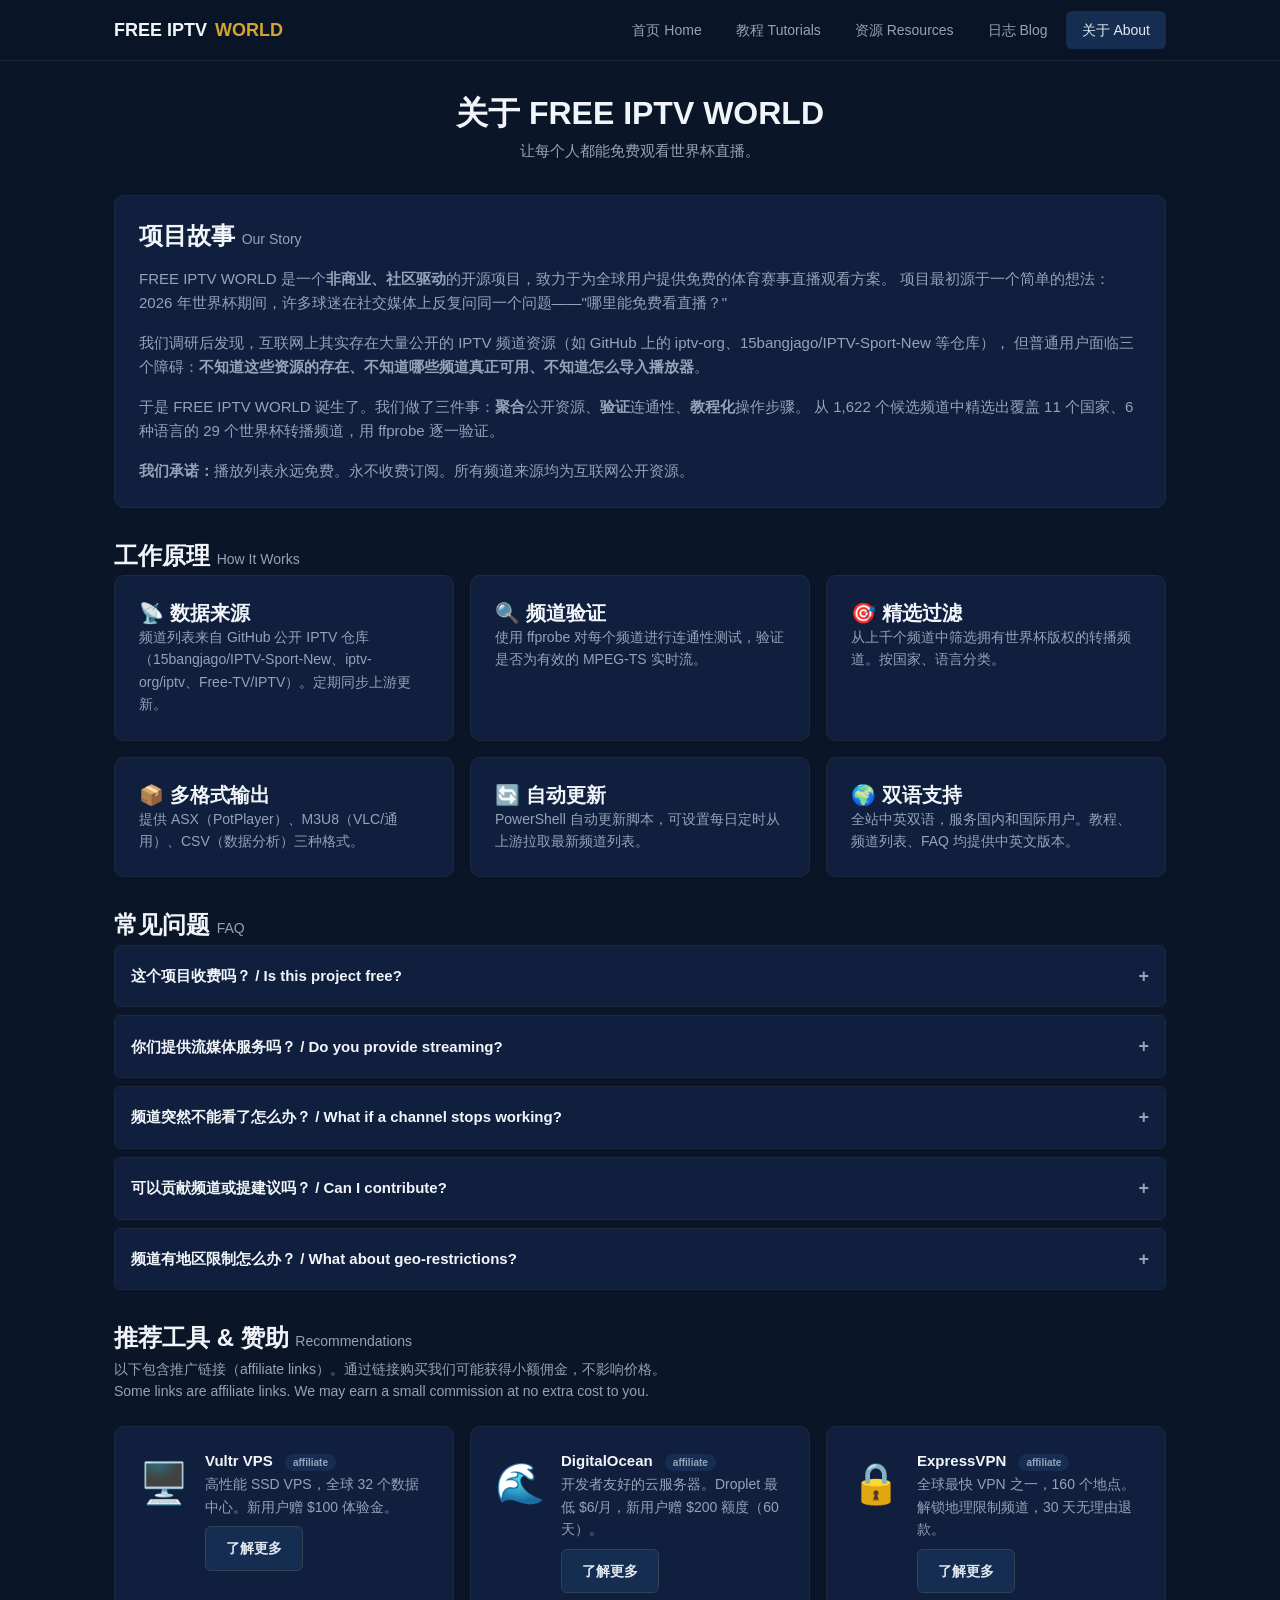
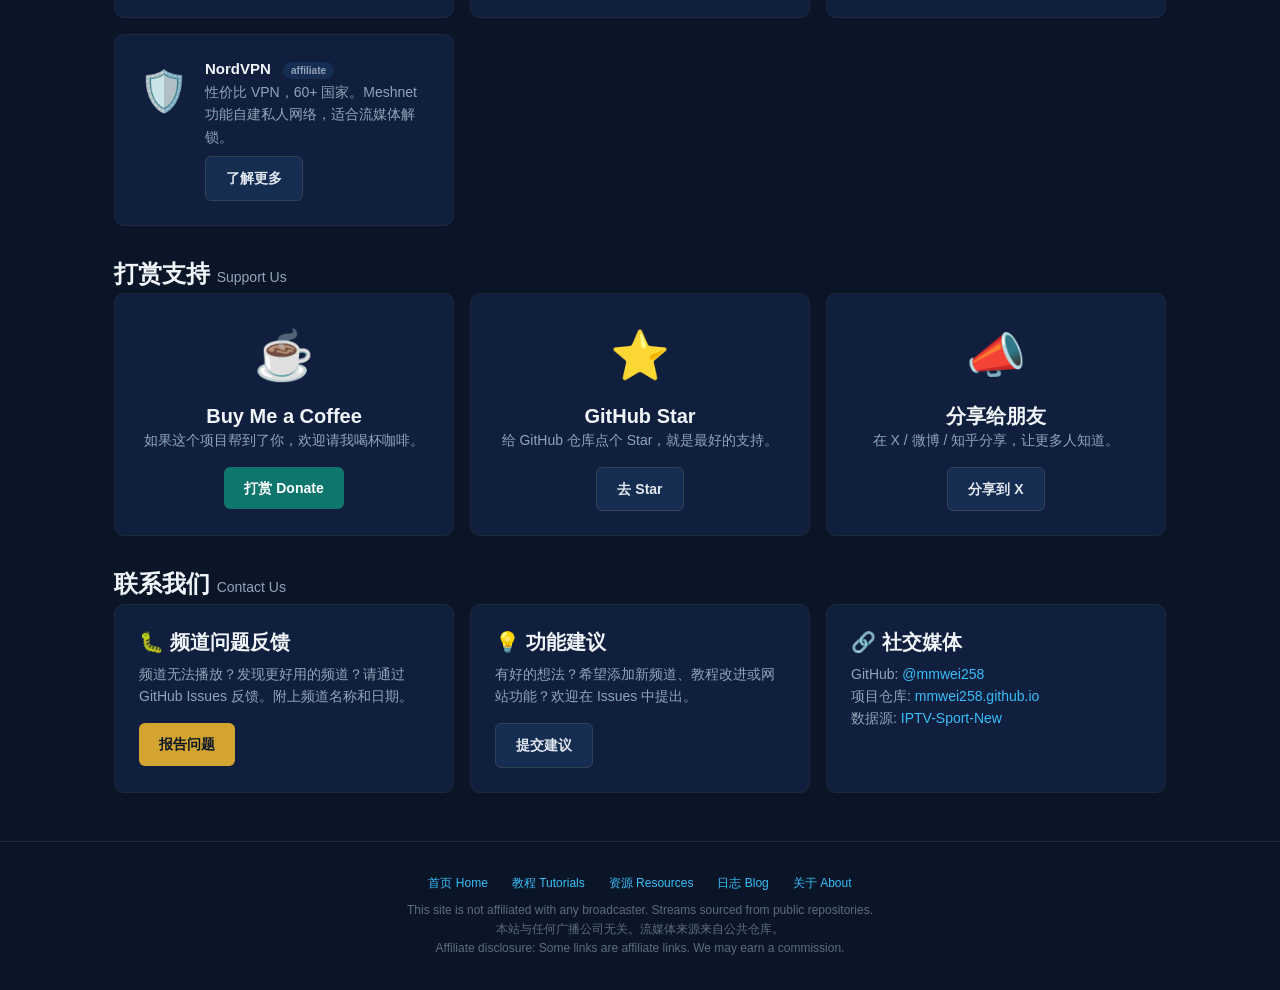
==== commit 597f2b82: "feat: enrich about.html + add blog.html with timeline - about.html: expanded project story, how-it-w" ====
--- a/about.html
+++ b/about.html
@@ -1 +1,125 @@
-<!DOCTYPE html> <html lang="zh-CN"> <head> <meta charset="UTF-8"> <meta name="viewport" content="width=device-width, initial-scale=1.0"> <title>关于我们 — About FREE IPTV WORLD</title> <meta name="description" content="关于 FREE IPTV WORLD 项目——2026世界杯免费IPTV直播导航站。关于本项目、推荐VPS/VPN工具、赞助方式。About the project, recommended tools, affiliate links."> <meta name="keywords" content="免费IPTV,关于,世界杯直播,VPS推荐,VPN推荐,赞助"> <link rel="canonical" href="https://mmwei258.github.io/about.html"> <link rel="alternate" hreflang="en" href="https://mmwei258.github.io/about.html"> <link rel="alternate" hreflang="zh-CN" href="https://mmwei258.github.io/about.html"> <meta property="og:title" content="关于我们 — About FREE IPTV WORLD"> <meta property="og:description" content="关于本项目、推荐VPS/VPN工具、赞助方式。About the project, recommended tools, affiliate links."> <meta property="og:url" content="https://mmwei258.github.io/about.html"> <meta property="og:type" content="website"> <link rel="stylesheet" href="css/style.css"> </head> <body>  <header class="site-header">   <div class="header-inner">     <a href="index.html" class="site-logo">FREE IPTV <span>WORLD</span></a>     <input type="checkbox" id="nav-toggle" class="nav-toggle">     <label for="nav-toggle" class="nav-toggle-label">&#9776;</label>     <nav class="nav-menu">       <a href="index.html">首页 Home</a>       <a href="tutorials.html">教程 Tutorials</a>       <a href="resources.html">资源 Resources</a>       <a href="about.html" class="active">关于 About</a>     </nav>   </div> </header>  <main class="container">    <div class="page-header">     <h1>关于 FREE IPTV WORLD</h1>     <p>让每个人都能免费观看世界杯直播。</p>   </div>    <section class="card-grid">     <div class="card" style="grid-column:1/-1">       <h2 style="margin-bottom:var(--space-md)">关于本项目 <span class="lang-en">About This Project</span></h2>       <p class="text-muted" style="margin-bottom:var(--space-md)">         FREE IPTV WORLD 是一个非商业的社区维护项目，致力于为全球用户提供<strong>免费的体育赛事直播观看方案</strong>。       </p>       <p class="text-muted" style="margin-bottom:var(--space-md)">         我们并不运营任何流媒体服务器，也不提供视频内容。我们所做的，是<strong>聚合和整理互联网上公开的 IPTV 频道资源</strong>，         验证其连通性，制作播放列表，并编写教程，帮助用户用正确的工具（PotPlayer / VLC）观看。       </p>       <p class="text-muted" style="margin-bottom:var(--space-md)">         2026 年世界杯期间，我们发现许多球迷找不到可靠的免费直播源。于是这个项目诞生了。         我们测试了来自 15bangjago/IPTV-Sport-New 仓库的 1,622 个频道，精选出覆盖 11 个国家、         多种语言的 29 个世界杯转播频道。       </p>       <p class="text-muted">         <strong>我们承诺：</strong>播放列表永远免费。不卖 IPTV 服务，不收费订阅。       </p>     </div>   </section>    <!-- ====== Affiliate ====== -->   <section class="mt-xl">     <h2 class="section-title">推荐工具 &amp; 赞助 <span class="lang-en">Recommendations &amp; Support</span></h2>     <p class="section-subtitle">       以下包含推广链接（affiliate links）。如果你通过这些链接购买服务，我们可能会获得小额佣金，不会影响你的价格。       <br><span class="lang-en">Some links below are affiliate links. We may earn a small commission at no extra cost to you.</span>     </p>      <div class="card-grid">       <div class="affiliate-card">         <div class="aff-logo">🖥️</div>         <div class="aff-body">           <h4>Vultr VPS <span class="aff-badge">affiliate</span></h4>           <p>高性能 SSD VPS，全球 32 个数据中心。适合搭建个人 IPTV 代理或私人 VPN。新用户赠送 $100 体验金。</p>           <a href="https://www.vultr.com/?ref=mmwei258" target="_blank" rel="nofollow sponsored" class="btn btn-secondary">了解更多 Learn More</a>         </div>       </div>        <div class="affiliate-card">         <div class="aff-logo">🌊</div>         <div class="aff-body">           <h4>DigitalOcean <span class="aff-badge">affiliate</span></h4>           <p>开发者友好的云服务器，简单易用。Droplet 最低 $6/月，自带监控和备份。新用户赠 $200 额度（60 天）。</p>           <a href="https://www.digitalocean.com/?refcode=mmwei258" target="_blank" rel="nofollow sponsored" class="btn btn-secondary">了解更多 Learn More</a>         </div>       </div>        <div class="affiliate-card">         <div class="aff-logo">🔒</div>         <div class="aff-body">           <h4>ExpressVPN <span class="aff-badge">affiliate</span></h4>           <p>全球最快的 VPN 服务，160 个地点。部分 IPTV 频道有地区限制（如 UK 的 BBC），VPN 可以解锁。30 天无理由退款。</p>           <a href="https://www.expressvpn.com/" target="_blank" rel="nofollow sponsored" class="btn btn-secondary">了解更多 Learn More</a>         </div>       </div>        <div class="affiliate-card">         <div class="aff-logo">🛡️</div>         <div class="aff-body">           <h4>NordVPN <span class="aff-badge">affiliate</span></h4>           <p>性价比高的 VPN，支持 60+ 国家。提供 Meshnet 功能可自建私人网络，适合 IPTV 流媒体解锁。经常有 2 年优惠套餐。</p>           <a href="https://nordvpn.com/" target="_blank" rel="nofollow sponsored" class="btn btn-secondary">了解更多 Learn More</a>         </div>       </div>     </div>   </section>    <!-- ====== Donate ====== -->   <section class="mt-xl">     <h2 class="section-title">打赏支持 <span class="lang-en">Support Us</span></h2>     <div class="card-grid">       <div class="card" style="text-align:center">         <div style="font-size:3rem;margin-bottom:var(--space-sm)">☕</div>         <h3>Buy Me a Coffee</h3>         <p class="text-muted text-sm" style="margin-bottom:var(--space-md)">如果这个项目帮到了你，欢迎请我喝杯咖啡。</p>         <a href="https://www.buymeacoffee.com/" target="_blank" rel="nofollow" class="btn btn-accent">打赏 Donate</a>       </div>       <div class="card" style="text-align:center">         <div style="font-size:3rem;margin-bottom:var(--space-sm)">⭐</div>         <h3>GitHub Star</h3>         <p class="text-muted text-sm" style="margin-bottom:var(--space-md)">给我们的 GitHub 仓库点个 Star，就是最好的支持。</p>         <a href="https://github.com/mmwei258/mmwei258.github.io" class="btn btn-secondary">去 Star</a>       </div>       <div class="card" style="text-align:center">         <div style="font-size:3rem;margin-bottom:var(--space-sm)">📣</div>         <h3>分享给朋友</h3>         <p class="text-muted text-sm" style="margin-bottom:var(--space-md)">在 X / 微博 / 知乎分享这个项目，让更多人知道。</p>         <a href="https://twitter.com/intent/tweet?text=2026%E4%B8%96%E7%95%8C%E6%9D%AF%E5%85%8D%E8%B4%B9%E7%9B%B4%E6%92%AD%E6%8C%87%E5%8D%97%20https://mmwei258.github.io" target="_blank" rel="nofollow" class="btn btn-secondary">分享到 X</a>       </div>     </div>   </section>    <!-- ====== Contact ====== -->   <section class="mt-xl">     <h2 class="section-title">联系我们 <span class="lang-en">Contact</span></h2>     <div class="card">       <div class="card-grid" style="margin-top:0">         <div>           <h4>频道问题反馈 Channel Issues</h4>           <p class="text-muted text-sm">如果某个频道无法播放，请在 GitHub Issues 中报告。附上频道名称和日期，我们会尽快处理。</p>           <a href="https://github.com/mmwei258/mmwei258.github.io/issues" class="btn btn-secondary" style="margin-top:var(--space-sm)">报告问题 Report Issue</a>         </div>         <div>           <h4>其他联系方式</h4>           <p class="text-muted text-sm">             GitHub: <a href="https://github.com/mmwei258">@mmwei258</a><br>             推荐通过 GitHub Issues 进行所有沟通，确保问题可追踪。           </p>         </div>       </div>     </div>   </section>  </main>  <footer class="site-footer">   <div class="footer-links">     <a href="index.html">首页 Home</a>     <a href="tutorials.html">教程 Tutorials</a>     <a href="resources.html">资源 Resources</a>     <a href="about.html">关于 About</a>   </div>   <p class="footer-disclaimer">     This site is not affiliated with any broadcaster. Streams sourced from public repositories.<br>     本站与任何广播公司无关。流媒体来源来自公共仓库。<br>     Affiliate disclosure: Some links are affiliate links. We may earn a commission.   </p> </footer>  <script src="js/main.js"></script> </body> </html>+<!DOCTYPE html>
+<html lang="zh-CN">
+<head>
+<meta charset="UTF-8">
+<meta name="viewport" content="width=device-width, initial-scale=1.0">
+<title>关于我们 — About FREE IPTV WORLD</title>
+<meta name="description" content="关于 FREE IPTV WORLD 项目——2026世界杯免费IPTV直播导航站。项目简介、数据来源、FAQ、推荐工具、赞助方式、联系方式。About the project, FAQ, recommended tools, affiliate links, contact.">
+<meta name="keywords" content="免费IPTV,关于,世界杯直播,VPS推荐,VPN推荐,赞助,IPTV项目,联系">
+<link rel="canonical" href="https://mmwei258.github.io/about.html">
+<link rel="alternate" hreflang="en" href="https://mmwei258.github.io/about.html">
+<link rel="alternate" hreflang="zh-CN" href="https://mmwei258.github.io/about.html">
+<meta property="og:title" content="关于我们 — About FREE IPTV WORLD">
+<meta property="og:description" content="关于本项目、频道来源、推荐VPS/VPN工具、赞助方式。About the project, recommended tools, affiliate links.">
+<meta property="og:url" content="https://mmwei258.github.io/about.html">
+<meta property="og:type" content="website">
+<link rel="stylesheet" href="css/style.css">
+</head>
+<body>
+
+<header class="site-header">
+  <div class="header-inner">
+    <a href="index.html" class="site-logo">FREE IPTV <span>WORLD</span></a>
+    <input type="checkbox" id="nav-toggle" class="nav-toggle">
+    <label for="nav-toggle" class="nav-toggle-label">&#9776;</label>
+    <nav class="nav-menu">
+      <a href="index.html">首页 Home</a>
+      <a href="tutorials.html">教程 Tutorials</a>
+      <a href="resources.html">资源 Resources</a>
+      <a href="blog.html">日志 Blog</a>
+      <a href="about.html" class="active">关于 About</a>
+    </nav>
+  </div>
+</header>
+
+<main class="container">
+  <div class="page-header">
+    <h1>关于 FREE IPTV WORLD</h1>
+    <p>让每个人都能免费观看世界杯直播。</p>
+  </div>
+
+  <section class="card-grid">
+    <div class="card" style="grid-column:1/-1">
+      <h2 style="margin-bottom:var(--space-md)">项目故事 <span class="lang-en">Our Story</span></h2>
+      <p class="text-muted" style="margin-bottom:var(--space-md)">
+        FREE IPTV WORLD 是一个<strong>非商业、社区驱动</strong>的开源项目，致力于为全球用户提供免费的体育赛事直播观看方案。
+        项目最初源于一个简单的想法：2026 年世界杯期间，许多球迷在社交媒体上反复问同一个问题——"哪里能免费看直播？"
+      </p>
+      <p class="text-muted" style="margin-bottom:var(--space-md)">
+        我们调研后发现，互联网上其实存在大量公开的 IPTV 频道资源（如 GitHub 上的 iptv-org、15bangjago/IPTV-Sport-New 等仓库），
+        但普通用户面临三个障碍：<strong>不知道这些资源的存在、不知道哪些频道真正可用、不知道怎么导入播放器</strong>。
+      </p>
+      <p class="text-muted" style="margin-bottom:var(--space-md)">
+        于是 FREE IPTV WORLD 诞生了。我们做了三件事：<strong>聚合</strong>公开资源、<strong>验证</strong>连通性、<strong>教程化</strong>操作步骤。
+        从 1,622 个候选频道中精选出覆盖 11 个国家、6 种语言的 29 个世界杯转播频道，用 ffprobe 逐一验证。
+      </p>
+      <p class="text-muted">
+        <strong>我们承诺：</strong>播放列表永远免费。永不收费订阅。所有频道来源均为互联网公开资源。
+      </p>
+    </div>
+  </section>
+
+  <section class="mt-xl">
+    <h2 class="section-title">工作原理 <span class="lang-en">How It Works</span></h2>
+    <div class="card-grid">
+      <div class="card"><h3>📡 数据来源</h3><p class="text-muted text-sm">频道列表来自 GitHub 公开 IPTV 仓库（15bangjago/IPTV-Sport-New、iptv-org/iptv、Free-TV/IPTV）。定期同步上游更新。</p></div>
+      <div class="card"><h3>🔍 频道验证</h3><p class="text-muted text-sm">使用 ffprobe 对每个频道进行连通性测试，验证是否为有效的 MPEG-TS 实时流。</p></div>
+      <div class="card"><h3>🎯 精选过滤</h3><p class="text-muted text-sm">从上千个频道中筛选拥有世界杯版权的转播频道。按国家、语言分类。</p></div>
+      <div class="card"><h3>📦 多格式输出</h3><p class="text-muted text-sm">提供 ASX（PotPlayer）、M3U8（VLC/通用）、CSV（数据分析）三种格式。</p></div>
+      <div class="card"><h3>🔄 自动更新</h3><p class="text-muted text-sm">PowerShell 自动更新脚本，可设置每日定时从上游拉取最新频道列表。</p></div>
+      <div class="card"><h3>🌍 双语支持</h3><p class="text-muted text-sm">全站中英双语，服务国内和国际用户。教程、频道列表、FAQ 均提供中英文版本。</p></div>
+    </div>
+  </section>
+
+  <section class="mt-xl">
+    <h2 class="section-title">常见问题 <span class="lang-en">FAQ</span></h2>
+    <div class="faq-item"><div class="faq-q">这个项目收费吗？ / Is this project free?</div><div class="faq-a"><p><strong>完全免费。</strong> 播放列表下载、教程、频道列表全部免费。我们通过 affiliate 推广链接和用户打赏维持运营，但绝不会对核心内容收费。</p></div></div>
+    <div class="faq-item"><div class="faq-q">你们提供流媒体服务吗？ / Do you provide streaming?</div><div class="faq-a"><p><strong>不提供。</strong> 我们不运营任何流媒体服务器，不托管视频内容。所有频道链接指向公开的第三方 IPTV 源。</p></div></div>
+    <div class="faq-item"><div class="faq-q">频道突然不能看了怎么办？ / What if a channel stops working?</div><div class="faq-a"><p>在 <a href="https://github.com/mmwei258/mmwei258.github.io/issues">GitHub Issues</a> 报告失效频道（附频道名 + 日期），或下载最新播放列表。</p></div></div>
+    <div class="faq-item"><div class="faq-q">可以贡献频道或提建议吗？ / Can I contribute?</div><div class="faq-a"><p><strong>非常欢迎！</strong> 通过 GitHub Issues 提交新频道、报告失效、改进文档、分享项目给更多人。</p></div></div>
+    <div class="faq-item"><div class="faq-q">频道有地区限制怎么办？ / What about geo-restrictions?</div><div class="faq-a"><p>使用 VPN 连接频道所在国家；选择 beIN Sports MAX 系列（中东源无地区限制）；或选择同一国家其他免费频道。</p></div></div>
+  </section>
+
+  <section class="mt-xl">
+    <h2 class="section-title">推荐工具 &amp; 赞助 <span class="lang-en">Recommendations</span></h2>
+    <p class="section-subtitle">以下包含推广链接（affiliate links）。通过链接购买我们可能获得小额佣金，不影响价格。<br><span class="lang-en">Some links are affiliate links. We may earn a small commission at no extra cost to you.</span></p>
+    <div class="card-grid">
+      <div class="affiliate-card"><div class="aff-logo">🖥️</div><div class="aff-body"><h4>Vultr VPS <span class="aff-badge">affiliate</span></h4><p>高性能 SSD VPS，全球 32 个数据中心。新用户赠 $100 体验金。</p><a href="https://www.vultr.com/?ref=mmwei258" target="_blank" rel="nofollow sponsored" class="btn btn-secondary">了解更多</a></div></div>
+      <div class="affiliate-card"><div class="aff-logo">🌊</div><div class="aff-body"><h4>DigitalOcean <span class="aff-badge">affiliate</span></h4><p>开发者友好的云服务器。Droplet 最低 $6/月，新用户赠 $200 额度（60 天）。</p><a href="https://www.digitalocean.com/?refcode=mmwei258" target="_blank" rel="nofollow sponsored" class="btn btn-secondary">了解更多</a></div></div>
+      <div class="affiliate-card"><div class="aff-logo">🔒</div><div class="aff-body"><h4>ExpressVPN <span class="aff-badge">affiliate</span></h4><p>全球最快 VPN 之一，160 个地点。解锁地理限制频道，30 天无理由退款。</p><a href="https://www.expressvpn.com/" target="_blank" rel="nofollow sponsored" class="btn btn-secondary">了解更多</a></div></div>
+      <div class="affiliate-card"><div class="aff-logo">🛡️</div><div class="aff-body"><h4>NordVPN <span class="aff-badge">affiliate</span></h4><p>性价比 VPN，60+ 国家。Meshnet 功能自建私人网络，适合流媒体解锁。</p><a href="https://nordvpn.com/" target="_blank" rel="nofollow sponsored" class="btn btn-secondary">了解更多</a></div></div>
+    </div>
+  </section>
+
+  <section class="mt-xl">
+    <h2 class="section-title">打赏支持 <span class="lang-en">Support Us</span></h2>
+    <div class="card-grid">
+      <div class="card" style="text-align:center"><div style="font-size:3rem;margin-bottom:var(--space-sm)">☕</div><h3>Buy Me a Coffee</h3><p class="text-muted text-sm" style="margin-bottom:var(--space-md)">如果这个项目帮到了你，欢迎请我喝杯咖啡。</p><a href="https://www.buymeacoffee.com/" target="_blank" rel="nofollow" class="btn btn-accent">打赏 Donate</a></div>
+      <div class="card" style="text-align:center"><div style="font-size:3rem;margin-bottom:var(--space-sm)">⭐</div><h3>GitHub Star</h3><p class="text-muted text-sm" style="margin-bottom:var(--space-md)">给 GitHub 仓库点个 Star，就是最好的支持。</p><a href="https://github.com/mmwei258/mmwei258.github.io" class="btn btn-secondary">去 Star</a></div>
+      <div class="card" style="text-align:center"><div style="font-size:3rem;margin-bottom:var(--space-sm)">📣</div><h3>分享给朋友</h3><p class="text-muted text-sm" style="margin-bottom:var(--space-md)">在 X / 微博 / 知乎分享，让更多人知道。</p><a href="https://twitter.com/intent/tweet?text=2026%E4%B8%96%E7%95%8C%E6%9D%AF%E5%85%8D%E8%B4%B9%E7%9B%B4%E6%92%AD%E6%8C%87%E5%8D%97%20https://mmwei258.github.io" target="_blank" rel="nofollow" class="btn btn-secondary">分享到 X</a></div>
+    </div>
+  </section>
+
+  <section class="mt-xl">
+    <h2 class="section-title">联系我们 <span class="lang-en">Contact Us</span></h2>
+    <div class="card-grid">
+      <div class="card"><h3 style="margin-bottom:var(--space-sm)">🐛 频道问题反馈</h3><p class="text-muted text-sm" style="margin-bottom:var(--space-sm)">频道无法播放？发现更好用的频道？请通过 GitHub Issues 反馈。附上频道名称和日期。</p><a href="https://github.com/mmwei258/mmwei258.github.io/issues" class="btn btn-primary" style="margin-top:var(--space-sm)">报告问题</a></div>
+      <div class="card"><h3 style="margin-bottom:var(--space-sm)">💡 功能建议</h3><p class="text-muted text-sm" style="margin-bottom:var(--space-sm)">有好的想法？希望添加新频道、教程改进或网站功能？欢迎在 Issues 中提出。</p><a href="https://github.com/mmwei258/mmwei258.github.io/issues" class="btn btn-secondary" style="margin-top:var(--space-sm)">提交建议</a></div>
+      <div class="card"><h3 style="margin-bottom:var(--space-sm)">🔗 社交媒体</h3><p class="text-muted text-sm">GitHub: <a href="https://github.com/mmwei258">@mmwei258</a><br>项目仓库: <a href="https://github.com/mmwei258/mmwei258.github.io">mmwei258.github.io</a><br>数据源: <a href="https://github.com/15bangjago/IPTV-Sport-New">IPTV-Sport-New</a></p></div>
+    </div>
+  </section>
+</main>
+
+<footer class="site-footer">
+  <div class="footer-links">
+    <a href="index.html">首页 Home</a>
+    <a href="tutorials.html">教程 Tutorials</a>
+    <a href="resources.html">资源 Resources</a>
+    <a href="blog.html">日志 Blog</a>
+    <a href="about.html">关于 About</a>
+  </div>
+  <p class="footer-disclaimer">This site is not affiliated with any broadcaster. Streams sourced from public repositories.<br>本站与任何广播公司无关。流媒体来源来自公共仓库。<br>Affiliate disclosure: Some links are affiliate links. We may earn a commission.</p>
+</footer>
+<script src="js/main.js"></script>
+</body>
+</html>
--- a/css/style.css
+++ b/css/style.css
@@ -515,6 +515,43 @@
 .page-header h1 { margin-bottom: var(--space-xs); }
 .page-header p { color: var(--text-secondary); }
 
+/* ===== Timeline (Blog) ===== */
+.timeline { position: relative; padding-left: var(--space-xl); }
+.timeline::before {
+  content: "";
+  position: absolute;
+  left: 8px; top: 0; bottom: 0;
+  width: 2px;
+  background: var(--border-subtle);
+}
+.timeline-entry { position: relative; margin-bottom: var(--space-xl); }
+.timeline-entry:last-child { margin-bottom: 0; }
+.timeline-dot {
+  position: absolute;
+  left: calc(-1 * var(--space-xl) + 3px);
+  top: 4px;
+  width: 12px; height: 12px;
+  background: var(--accent-teal);
+  border: 2px solid var(--bg-deep);
+  border-radius: 50%;
+}
+.timeline-date {
+  font-size: var(--text-xs);
+  color: var(--text-secondary);
+  margin-bottom: var(--space-xs);
+  font-weight: 500;
+}
+.timeline-card {
+  background: var(--bg-card);
+  border: 1px solid var(--border-subtle);
+  border-radius: var(--radius-md);
+  padding: var(--space-lg);
+}
+.timeline-card h3 { font-size: var(--text-lg); margin-bottom: var(--space-xs); }
+.timeline-card h3 .badge { vertical-align: middle; margin-left: var(--space-sm); }
+.timeline-card p { color: var(--text-secondary); font-size: var(--text-sm); }
+.timeline-card ul { list-style: disc; padding-left: var(--space-lg); color: var(--text-secondary); font-size: var(--text-sm); }
+
 /* ===== Utility ===== */
 .text-gold { color: var(--accent-gold); }
 .text-teal { color: var(--accent-teal); }
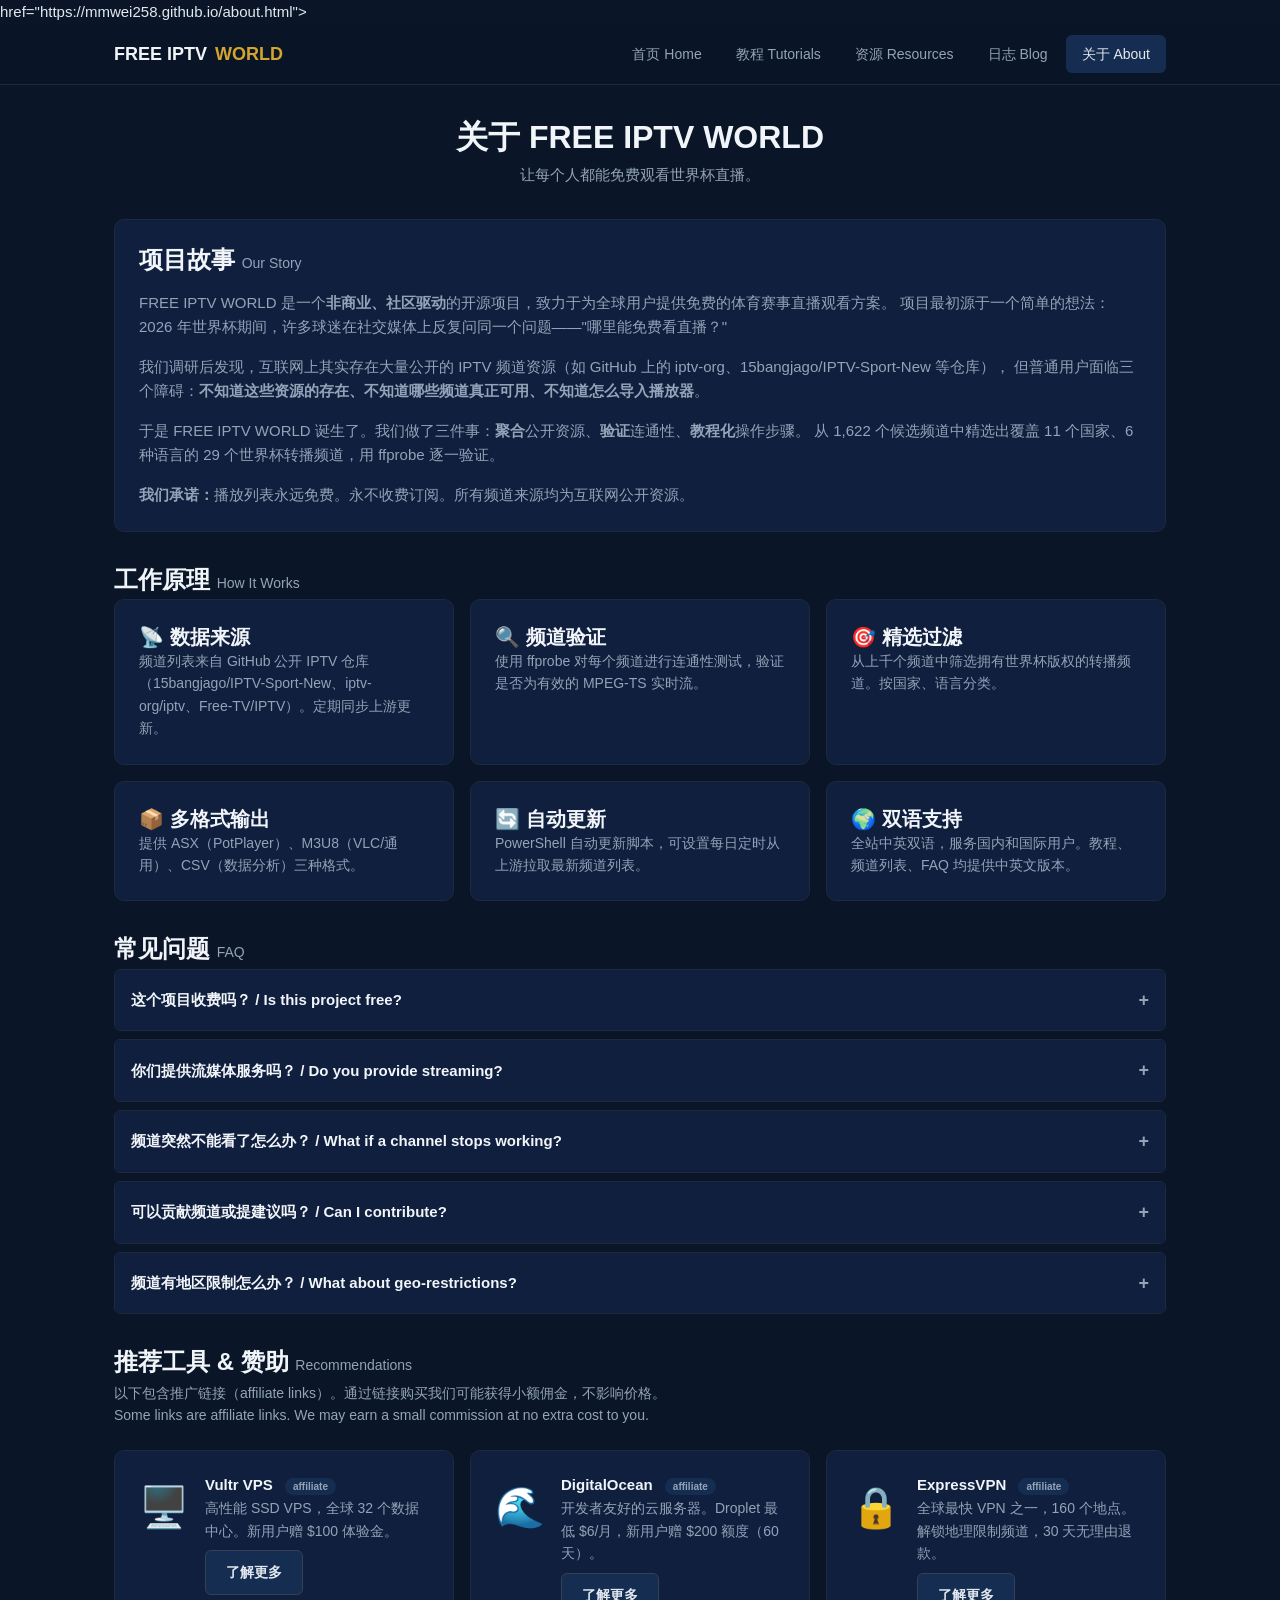
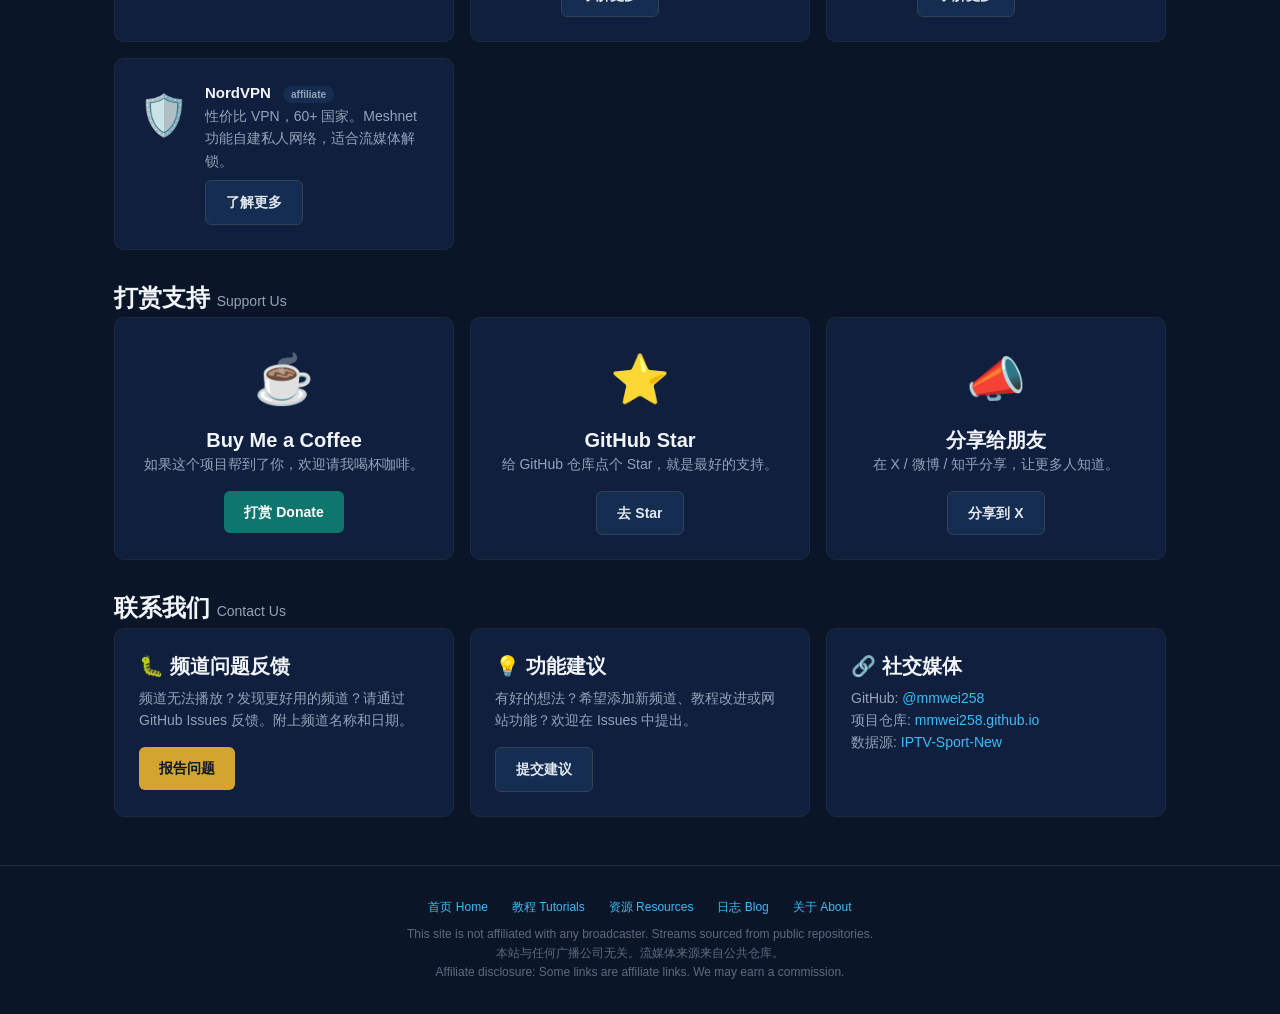
==== commit 74be9565: "fix: add Google Search Console meta tag + verification file" ====
--- a/about.html
+++ b/about.html
@@ -1,4 +1,4 @@
-<!DOCTYPE html>
+﻿<!DOCTYPE html>
 <html lang="zh-CN">
 <head>
 <meta charset="UTF-8">
@@ -6,7 +6,8 @@
 <title>关于我们 — About FREE IPTV WORLD</title>
 <meta name="description" content="关于 FREE IPTV WORLD 项目——2026世界杯免费IPTV直播导航站。项目简介、数据来源、FAQ、推荐工具、赞助方式、联系方式。About the project, FAQ, recommended tools, affiliate links, contact.">
 <meta name="keywords" content="免费IPTV,关于,世界杯直播,VPS推荐,VPN推荐,赞助,IPTV项目,联系">
-<link rel="canonical" href="https://mmwei258.github.io/about.html">
+<meta name="google-site-verification" content="oy1Trs8hwXCSmtmpaNyS3XWXHK1Cj7F7E07pHYP0jb4" />
+ href="https://mmwei258.github.io/about.html">
 <link rel="alternate" hreflang="en" href="https://mmwei258.github.io/about.html">
 <link rel="alternate" hreflang="zh-CN" href="https://mmwei258.github.io/about.html">
 <meta property="og:title" content="关于我们 — About FREE IPTV WORLD">
@@ -14,6 +15,14 @@
 <meta property="og:url" content="https://mmwei258.github.io/about.html">
 <meta property="og:type" content="website">
 <link rel="stylesheet" href="css/style.css">
+<!-- Google tag (gtag.js) -->
+<script async src="https://www.googletagmanager.com/gtag/js?id=G-9C7QN176VE"></script>
+<script>
+  window.dataLayer = window.dataLayer || [];
+  function gtag(){dataLayer.push(arguments);}
+  gtag('js', new Date());
+  gtag('config', 'G-9C7QN176VE');
+</script>
 </head>
 <body>
 
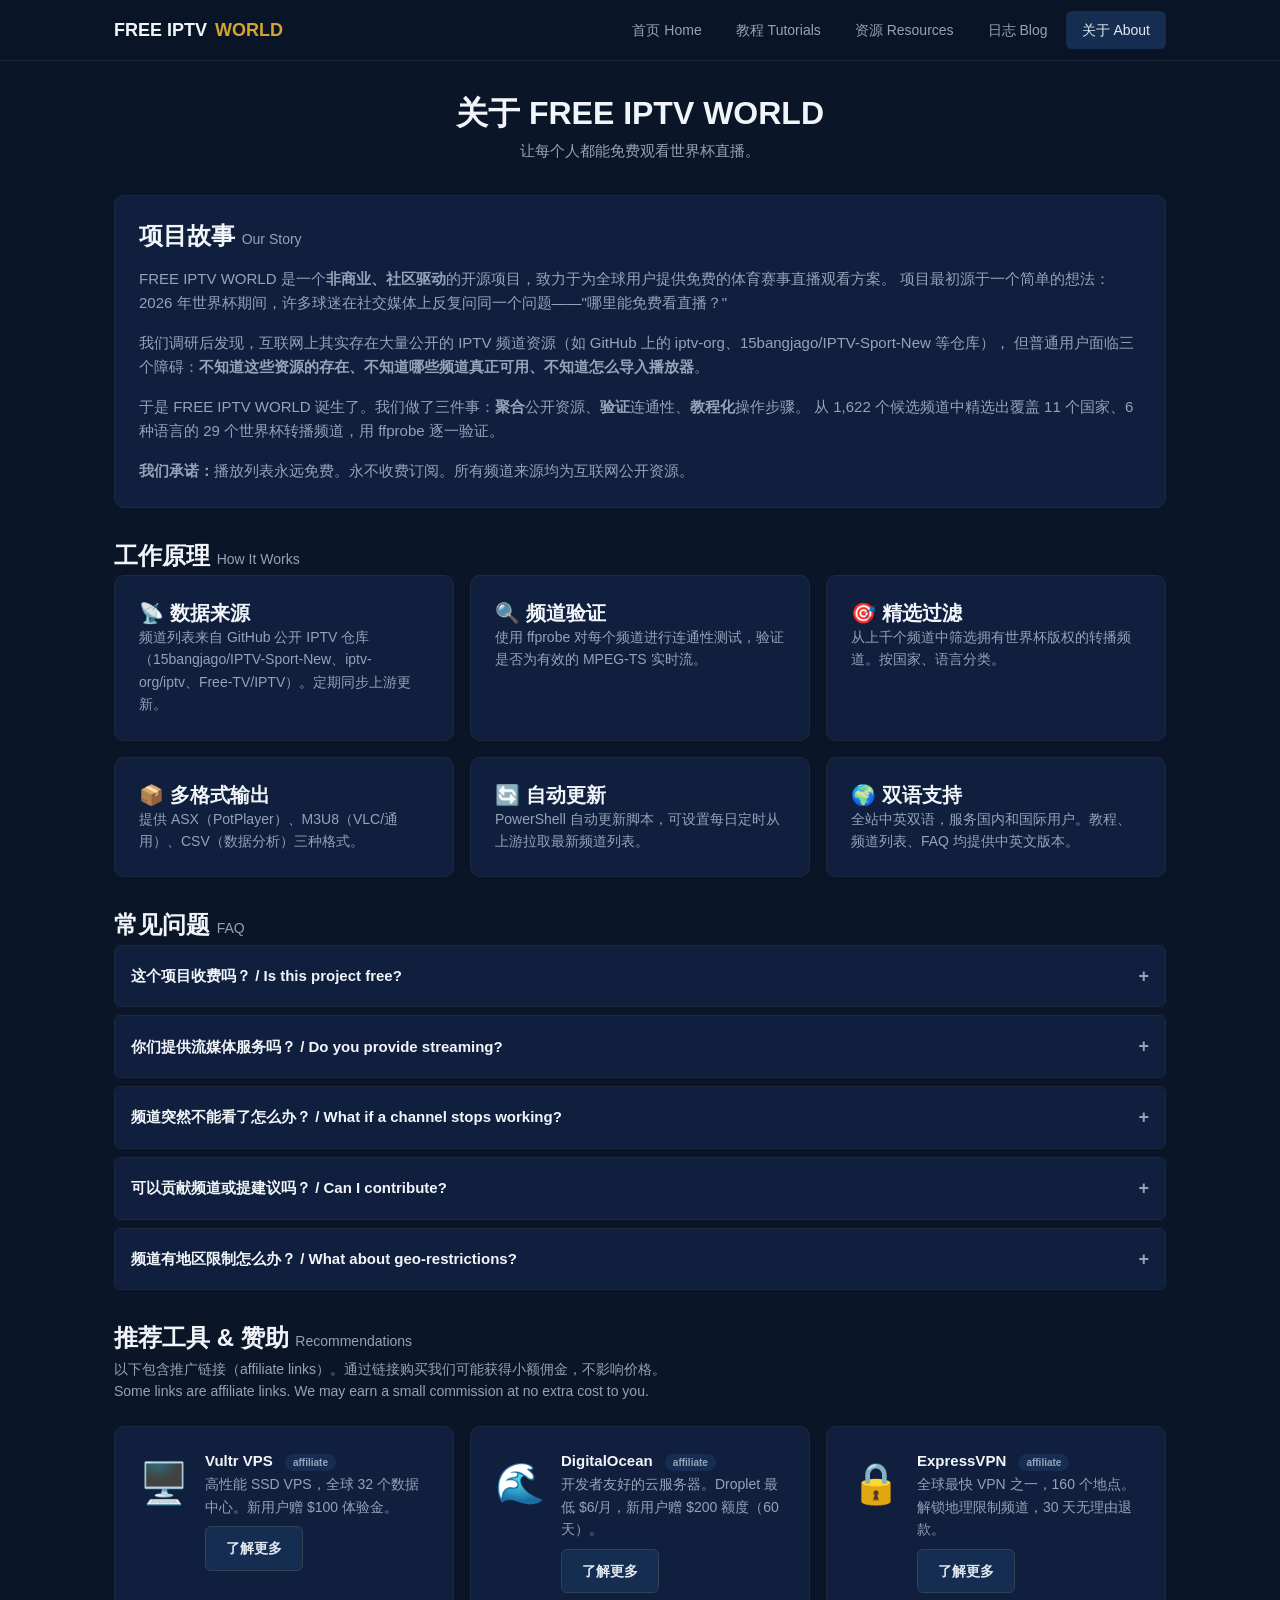
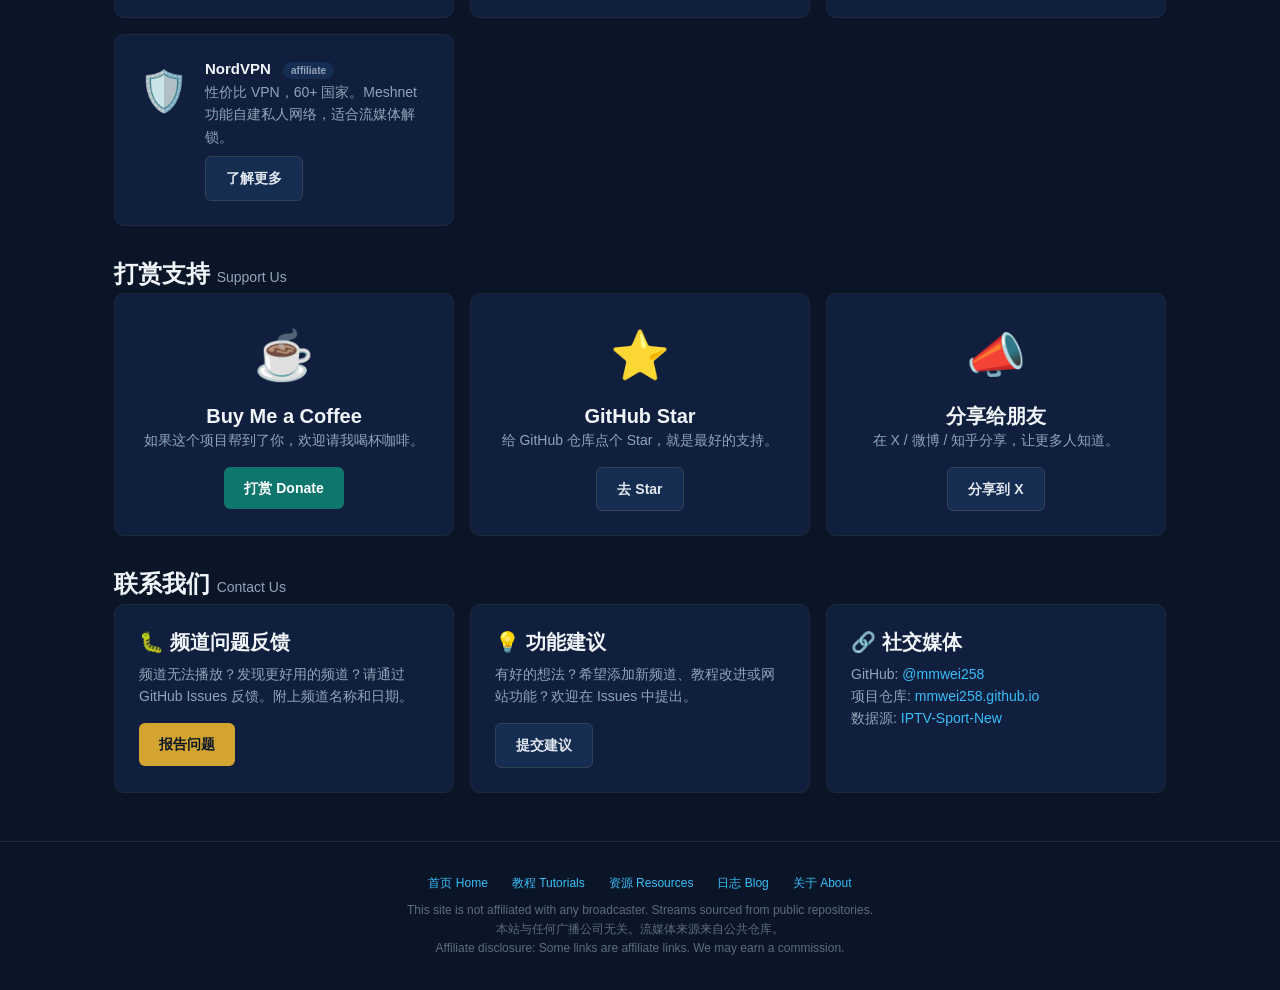
==== commit 3a4f6be1: "fix: clean up html structure and verification meta tag" ====
--- a/about.html
+++ b/about.html
@@ -2,14 +2,13 @@
 <html lang="zh-CN">
 <head>
 <meta charset="UTF-8">
+  <meta name="google-site-verification" content="oy1Trs8hwXCSmtmpaNyS3XWXHK1Cj7F7E07pHYP0jb4" />
 <meta name="viewport" content="width=device-width, initial-scale=1.0">
 <title>关于我们 — About FREE IPTV WORLD</title>
 <meta name="description" content="关于 FREE IPTV WORLD 项目——2026世界杯免费IPTV直播导航站。项目简介、数据来源、FAQ、推荐工具、赞助方式、联系方式。About the project, FAQ, recommended tools, affiliate links, contact.">
-<meta name="keywords" content="免费IPTV,关于,世界杯直播,VPS推荐,VPN推荐,赞助,IPTV项目,联系">
-<meta name="google-site-verification" content="oy1Trs8hwXCSmtmpaNyS3XWXHK1Cj7F7E07pHYP0jb4" />
- href="https://mmwei258.github.io/about.html">
-<link rel="alternate" hreflang="en" href="https://mmwei258.github.io/about.html">
-<link rel="alternate" hreflang="zh-CN" href="https://mmwei258.github.io/about.html">
+<meta name="keywords" content="免费IPTV,关于,世界杯直播,VPS推荐,VPN推荐,赞助,IPTV项目,联系"> <link rel="canonical" href="https://mmwei258.github.io/about.html">
+<link rel="alternate" hreflang="en" <link rel="canonical" href="https://mmwei258.github.io/about.html">
+<link rel="alternate" hreflang="zh-CN" <link rel="canonical" href="https://mmwei258.github.io/about.html">
 <meta property="og:title" content="关于我们 — About FREE IPTV WORLD">
 <meta property="og:description" content="关于本项目、频道来源、推荐VPS/VPN工具、赞助方式。About the project, recommended tools, affiliate links.">
 <meta property="og:url" content="https://mmwei258.github.io/about.html">
